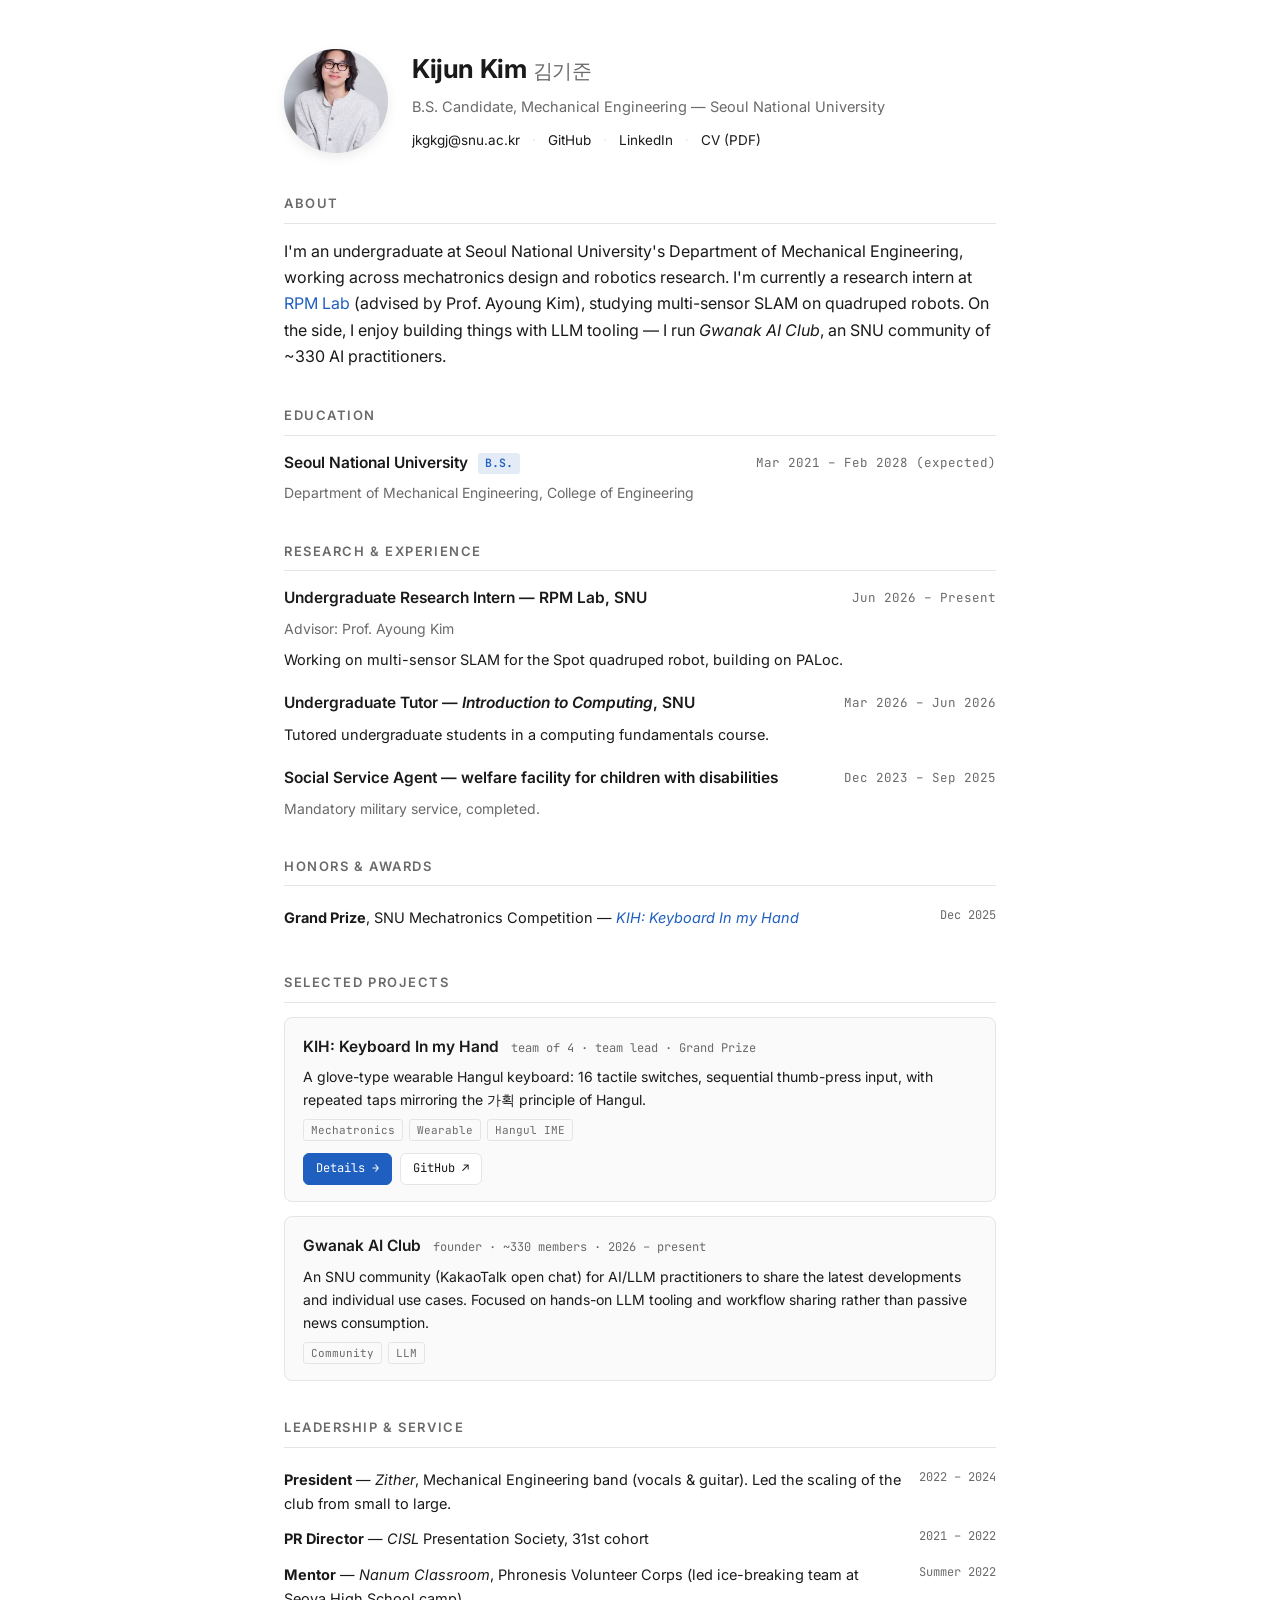
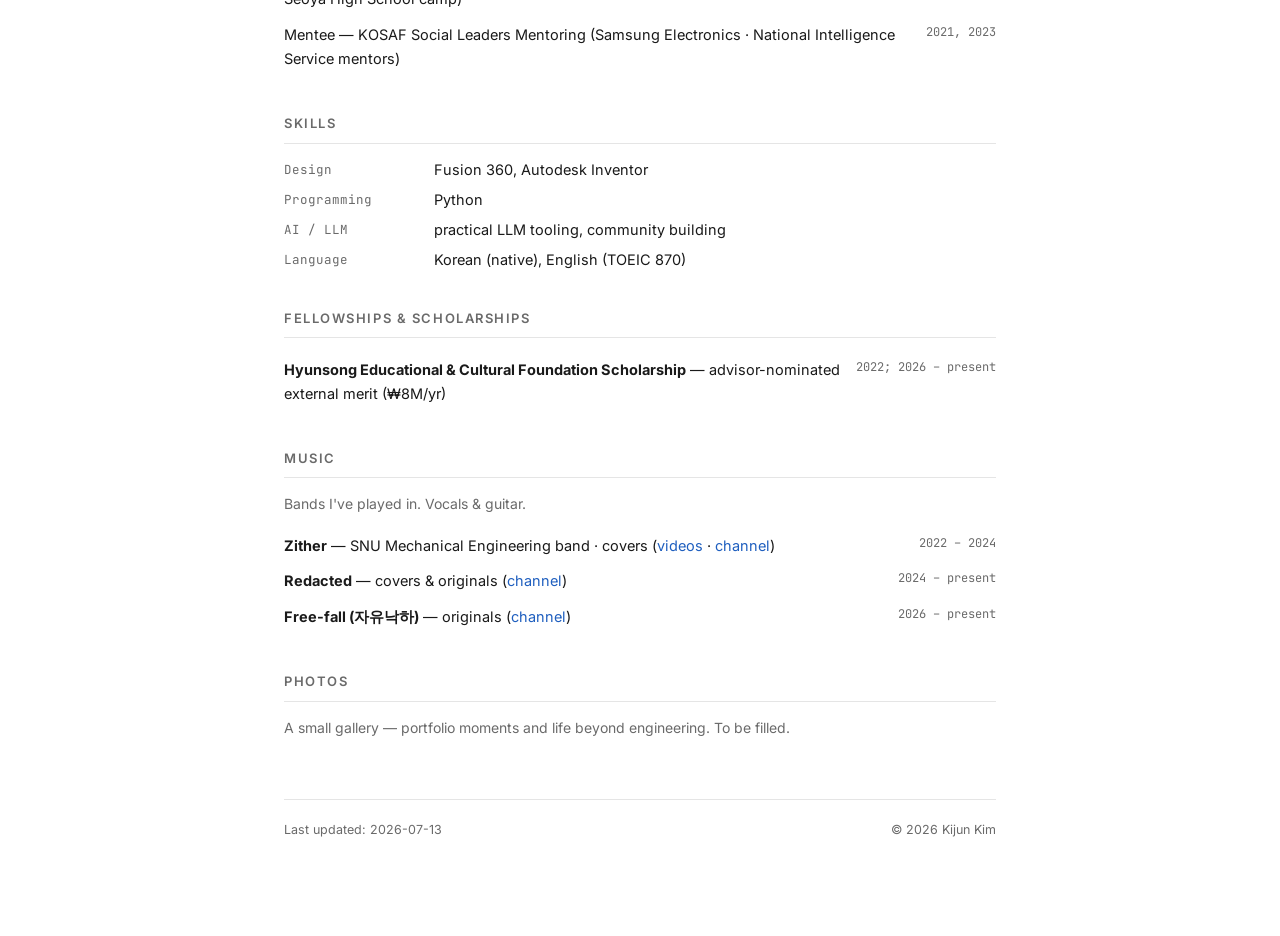
==== index.html @ a50ae5f7 "Refactor: extract CSS, add Music/Photos sections, KIH detail page - Extract inline CSS to styles.css" ====
<!DOCTYPE html>
<html lang="en">
<head>
  <meta charset="UTF-8">
  <meta name="viewport" content="width=device-width, initial-scale=1.0">
  <title>Kijun Kim — 김기준</title>
  <meta name="description" content="Kijun Kim (김기준) — B.S. Candidate, Mechanical Engineering, Seoul National University.">
  <link rel="preconnect" href="https://fonts.googleapis.com">
  <link rel="preconnect" href="https://fonts.gstatic.com" crossorigin>
  <link href="https://fonts.googleapis.com/css2?family=Inter:wght@400;500;600;700&family=JetBrains+Mono:wght@400;500&display=swap" rel="stylesheet">
  <link rel="stylesheet" href="./styles.css">
</head>
<body>
  <div class="wrap">

    <header class="hero">
      <img class="avatar" src="./IMG_7485.JPG" alt="Kijun Kim">
      <div class="hero-text">
        <h1>Kijun Kim<span class="kor">김기준</span></h1>
        <p class="tagline">B.S. Candidate, Mechanical Engineering — Seoul National University</p>
        <div class="contact-row">
          <a href="mailto:jkgkgj@snu.ac.kr">jkgkgj@snu.ac.kr</a>
          <span class="sep">·</span>
          <a href="https://github.com/StandardJun" target="_blank" rel="noopener">GitHub</a>
          <span class="sep">·</span>
          <a href="https://www.linkedin.com/in/%EA%B8%B0%EC%A4%80-%EA%B9%80-20a4a6408/" target="_blank" rel="noopener">LinkedIn</a>
          <span class="sep">·</span>
          <a href="./CV.pdf">CV (PDF)</a>
        </div>
      </div>
    </header>

    <section id="about">
      <h2>About</h2>
      <p>
        I'm an undergraduate at Seoul National University's Department of Mechanical Engineering,
        working across mechatronics design and robotics research. I'm currently a research intern at
        <a href="#experience">RPM Lab</a> (advised by Prof. Ayoung Kim), studying multi-sensor SLAM on
        quadruped robots. On the side, I enjoy building things with LLM tooling — I run
        <em>Gwanak AI Club</em>, an SNU community of ~330 AI practitioners.
      </p>
    </section>

    <section id="education">
      <h2>Education</h2>
      <div class="entry">
        <div class="title">Seoul National University <span class="badge">B.S.</span></div>
        <div class="meta">Mar 2021 – Feb 2028 (expected)</div>
        <div class="sub">Department of Mechanical Engineering, College of Engineering</div>
      </div>
    </section>

    <section id="experience">
      <h2>Research &amp; Experience</h2>

      <div class="entry">
        <div class="title">Undergraduate Research Intern — RPM Lab, SNU</div>
        <div class="meta">Jun 2026 – Present</div>
        <div class="sub">Advisor: Prof. Ayoung Kim</div>
        <div class="body">
          Working on multi-sensor SLAM for the Spot quadruped robot, building on PALoc.
        </div>
      </div>

      <div class="entry">
        <div class="title">Undergraduate Tutor — <em>Introduction to Computing</em>, SNU</div>
        <div class="meta">Mar 2026 – Jun 2026</div>
        <div class="body">Tutored undergraduate students in a computing fundamentals course.</div>
      </div>

      <div class="entry">
        <div class="title">Social Service Agent — welfare facility for children with disabilities</div>
        <div class="meta">Dec 2023 – Sep 2025</div>
        <div class="sub">Mandatory military service, completed.</div>
      </div>
    </section>

    <section id="awards">
      <h2>Honors &amp; Awards</h2>
      <ul class="compact">
        <li>
          <span><strong>Grand Prize</strong>, SNU Mechatronics Competition — <a href="./projects/kih.html"><em>KIH: Keyboard In my Hand</em></a></span>
          <span class="meta">Dec 2025</span>
        </li>
      </ul>
    </section>

    <section id="projects">
      <h2>Selected Projects</h2>
      <div class="projects">

        <article class="project">
          <h3>
            KIH: Keyboard In my Hand
            <span class="meta">team of 4 · team lead · Grand Prize</span>
          </h3>
          <p>
            A glove-type wearable Hangul keyboard: 16 tactile switches, sequential thumb-press input,
            with repeated taps mirroring the 가획 principle of Hangul.
          </p>
          <div class="tags">
            <span class="tag">Mechatronics</span>
            <span class="tag">Wearable</span>
            <span class="tag">Hangul IME</span>
          </div>
          <div class="btn-group">
            <a class="btn btn-primary" href="./projects/kih.html">Details →</a>
            <a class="btn" href="https://github.com/StandardJun/KIH-Keyboard-In-my-Hand" target="_blank" rel="noopener">GitHub ↗</a>
          </div>
        </article>

        <article class="project">
          <h3>Gwanak AI Club <span class="meta">founder · ~330 members · 2026 – present</span></h3>
          <p>
            An SNU community (KakaoTalk open chat) for AI/LLM practitioners to share the latest
            developments and individual use cases. Focused on hands-on LLM tooling and workflow
            sharing rather than passive news consumption.
          </p>
          <div class="tags">
            <span class="tag">Community</span>
            <span class="tag">LLM</span>
          </div>
        </article>

      </div>
    </section>

    <section id="leadership">
      <h2>Leadership &amp; Service</h2>
      <ul class="compact">
        <li><span><strong>President</strong> — <em>Zither</em>, Mechanical Engineering band (vocals &amp; guitar). Led the scaling of the club from small to large.</span><span class="meta">2022 – 2024</span></li>
        <li><span><strong>PR Director</strong> — <em>CISL</em> Presentation Society, 31st cohort</span><span class="meta">2021 – 2022</span></li>
        <li><span><strong>Mentor</strong> — <em>Nanum Classroom</em>, Phronesis Volunteer Corps (led ice-breaking team at Seoya High School camp)</span><span class="meta">Summer 2022</span></li>
        <li><span>Mentee — KOSAF Social Leaders Mentoring (Samsung Electronics · National Intelligence Service mentors)</span><span class="meta">2021, 2023</span></li>
      </ul>
    </section>

    <section id="skills">
      <h2>Skills</h2>
      <dl class="skills-grid">
        <dt>Design</dt><dd>Fusion 360, Autodesk Inventor</dd>
        <dt>Programming</dt><dd>Python</dd>
        <dt>AI / LLM</dt><dd>practical LLM tooling, community building</dd>
        <dt>Language</dt><dd>Korean (native), English (TOEIC 870)</dd>
      </dl>
    </section>

    <section id="scholarships">
      <h2>Fellowships &amp; Scholarships</h2>
      <ul class="compact">
        <li>
          <span><strong>Hyunsong Educational &amp; Cultural Foundation Scholarship</strong> — advisor-nominated external merit (₩8M/yr)</span>
          <span class="meta">2022; 2026 – present</span>
        </li>
      </ul>
    </section>

    <section id="music">
      <h2>Music</h2>
      <p class="section-note">Bands I've played in. Vocals &amp; guitar.</p>
      <ul class="compact">
        <li>
          <span>
            <strong>Zither</strong> — SNU Mechanical Engineering band · covers
            (<a href="./music/zither.html">videos</a> ·
            <a href="https://www.youtube.com/@snu_zither" target="_blank" rel="noopener">channel</a>)
          </span>
          <span class="meta">2022 – 2024</span>
        </li>
        <li>
          <span>
            <strong>Redacted</strong> — covers &amp; originals
            (<a href="https://www.youtube.com/@Band_bjj" target="_blank" rel="noopener">channel</a>)
          </span>
          <span class="meta">2024 – present</span>
        </li>
        <li>
          <span>
            <strong>Free-fall (자유낙하)</strong> — originals
            (<a href="https://www.youtube.com/@%EC%9E%90%EC%9C%A0%EB%82%99%ED%95%98-m3v" target="_blank" rel="noopener">channel</a>)
          </span>
          <span class="meta">2026 – present</span>
        </li>
      </ul>
    </section>

    <section id="photos">
      <h2>Photos</h2>
      <p class="section-note">A small gallery — portfolio moments and life beyond engineering. To be filled.</p>
      <!-- when photos are added, use:
      <div class="photo-grid">
        <div class="photo-item"><img src="./photos/portfolio-01.jpg" alt="caption"></div>
        <div class="photo-item"><img src="./photos/personal-01.jpg" alt="caption"></div>
      </div>
      -->
    </section>

    <footer>
      <span>Last updated: 2026-07-13</span>
      <span>© 2026 Kijun Kim</span>
    </footer>

  </div>
</body>
</html>
---- styles.css ----
:root {
  --bg: #ffffff;
  --fg: #1a1a1a;
  --muted: #6a6a6a;
  --border: #e5e5e5;
  --accent: #1f5fbf;
  --card-bg: #fafafa;
  --font-sans: 'Inter', -apple-system, BlinkMacSystemFont, 'Segoe UI', 'Pretendard', 'Apple SD Gothic Neo', sans-serif;
  --font-mono: 'JetBrains Mono', ui-monospace, 'SF Mono', Menlo, monospace;
}
@media (prefers-color-scheme: dark) {
  :root {
    --bg: #0e1013;
    --fg: #e6e8eb;
    --muted: #9099a3;
    --border: #22262c;
    --accent: #6aa7ff;
    --card-bg: #16191d;
  }
}
* { box-sizing: border-box; }
html, body { margin: 0; padding: 0; background: var(--bg); color: var(--fg); }
body {
  font-family: var(--font-sans);
  font-size: 16px;
  line-height: 1.65;
  -webkit-font-smoothing: antialiased;
}
.wrap {
  max-width: 760px;
  margin: 0 auto;
  padding: 48px 24px 96px;
}
a { color: var(--accent); text-decoration: none; }
a:hover { text-decoration: underline; }

/* Header */
header.hero {
  display: flex;
  gap: 24px;
  align-items: center;
  margin-bottom: 40px;
}
.avatar {
  width: 104px; height: 104px;
  border-radius: 50%;
  flex-shrink: 0;
  object-fit: cover;
  box-shadow: 0 4px 12px rgba(0,0,0,0.08);
  background: var(--card-bg);
}
.hero-text h1 {
  margin: 0 0 4px;
  font-size: 26px;
  font-weight: 700;
  letter-spacing: -0.015em;
}
.hero-text h1 .kor { font-weight: 500; color: var(--muted); margin-left: 6px; font-size: 20px; }
.hero-text .tagline {
  margin: 0 0 10px;
  color: var(--muted);
  font-size: 14.5px;
}
.contact-row {
  display: flex;
  flex-wrap: wrap;
  gap: 12px;
  font-size: 13.5px;
}
.contact-row a {
  display: inline-flex;
  align-items: center;
  gap: 5px;
  color: var(--fg);
  border-bottom: 1px solid transparent;
  padding-bottom: 1px;
}
.contact-row a:hover { color: var(--accent); border-bottom-color: var(--accent); text-decoration: none; }
.contact-row .sep { color: var(--border); }

/* Sections */
section { margin-bottom: 36px; }
h2 {
  font-size: 13px;
  font-weight: 600;
  text-transform: uppercase;
  letter-spacing: 0.12em;
  color: var(--muted);
  margin: 0 0 14px;
  padding-bottom: 8px;
  border-bottom: 1px solid var(--border);
}
p { margin: 0 0 12px; }
.section-note { color: var(--muted); font-size: 14px; }

/* Entry list */
.entry {
  display: grid;
  grid-template-columns: 1fr auto;
  gap: 4px 16px;
  margin-bottom: 18px;
}
.entry:last-child { margin-bottom: 0; }
.entry .title {
  font-weight: 600;
  font-size: 15.5px;
}
.entry .meta {
  font-family: var(--font-mono);
  font-size: 12.5px;
  color: var(--muted);
  white-space: nowrap;
  align-self: start;
  padding-top: 3px;
}
.entry .sub {
  grid-column: 1 / -1;
  color: var(--muted);
  font-size: 14px;
  margin-top: 2px;
}
.entry .body {
  grid-column: 1 / -1;
  font-size: 14.5px;
  margin-top: 4px;
}
.badge {
  display: inline-block;
  font-size: 11.5px;
  font-family: var(--font-mono);
  color: var(--accent);
  background: color-mix(in oklab, var(--accent) 12%, transparent);
  padding: 1px 7px;
  border-radius: 3px;
  margin-left: 6px;
  vertical-align: 1px;
}

/* Project cards */
.projects { display: grid; gap: 14px; }
.project {
  border: 1px solid var(--border);
  border-radius: 8px;
  padding: 16px 18px;
  background: var(--card-bg);
}
.project h3 {
  margin: 0 0 6px;
  font-size: 15.5px;
  font-weight: 600;
}
.project h3 .meta {
  font-family: var(--font-mono);
  font-size: 12px;
  color: var(--muted);
  font-weight: 400;
  margin-left: 8px;
}
.project p { margin: 0; font-size: 14px; color: var(--fg); }
.project .tags {
  margin-top: 8px;
  display: flex;
  flex-wrap: wrap;
  gap: 6px;
}
.project .tag {
  font-family: var(--font-mono);
  font-size: 11px;
  color: var(--muted);
  border: 1px solid var(--border);
  padding: 1px 7px;
  border-radius: 3px;
}

/* Button group (reused for project actions) */
.btn-group {
  display: flex;
  gap: 8px;
  margin-top: 12px;
  flex-wrap: wrap;
}
.btn {
  display: inline-flex;
  align-items: center;
  gap: 5px;
  padding: 5px 12px;
  border: 1px solid var(--border);
  border-radius: 6px;
  font-family: var(--font-mono);
  font-size: 12px;
  color: var(--fg);
  background: var(--bg);
  transition: border-color 0.15s, color 0.15s, background 0.15s;
}
.btn:hover {
  border-color: var(--accent);
  color: var(--accent);
  text-decoration: none;
}
.btn-primary {
  background: var(--accent);
  color: #ffffff;
  border-color: var(--accent);
}
.btn-primary:hover {
  background: transparent;
  color: var(--accent);
}

/* Compact list */
ul.compact { list-style: none; padding: 0; margin: 0; }
ul.compact li {
  display: flex;
  justify-content: space-between;
  gap: 16px;
  padding: 6px 0;
  font-size: 14.5px;
}
ul.compact li .meta {
  font-family: var(--font-mono);
  font-size: 12px;
  color: var(--muted);
  white-space: nowrap;
}

/* Skills */
.skills-grid {
  display: grid;
  grid-template-columns: 130px 1fr;
  gap: 6px 20px;
  font-size: 14.5px;
}
.skills-grid dt {
  color: var(--muted);
  font-family: var(--font-mono);
  font-size: 12.5px;
  padding-top: 2px;
}
.skills-grid dd { margin: 0; }

/* Video grid (music sub-pages) */
.video-grid {
  display: grid;
  grid-template-columns: repeat(auto-fill, minmax(220px, 1fr));
  gap: 14px;
}
.video-card {
  display: block;
  border: 1px solid var(--border);
  border-radius: 8px;
  overflow: hidden;
  background: var(--card-bg);
  color: var(--fg);
  transition: border-color 0.15s, transform 0.15s;
}
.video-card:hover {
  border-color: var(--accent);
  text-decoration: none;
  transform: translateY(-1px);
}
.video-card .thumb {
  position: relative;
  aspect-ratio: 16 / 9;
  background: #000;
}
.video-card .thumb img {
  width: 100%; height: 100%;
  object-fit: cover;
  display: block;
}
.video-card .thumb::after {
  content: "▶";
  position: absolute;
  top: 50%; left: 50%;
  transform: translate(-50%, -50%);
  color: #fff;
  font-size: 24px;
  text-shadow: 0 2px 8px rgba(0,0,0,0.5);
  opacity: 0.9;
}
.video-card .caption {
  padding: 10px 12px;
  font-size: 13.5px;
  line-height: 1.4;
}
.video-card .caption .meta {
  display: block;
  margin-top: 3px;
  color: var(--muted);
  font-size: 11.5px;
  font-family: var(--font-mono);
}

/* Photo gallery */
.photo-grid {
  display: grid;
  grid-template-columns: repeat(auto-fill, minmax(160px, 1fr));
  gap: 10px;
}
.photo-item {
  aspect-ratio: 1 / 1;
  background: var(--card-bg);
  border: 1px solid var(--border);
  border-radius: 6px;
  overflow: hidden;
}
.photo-item img {
  width: 100%; height: 100%;
  object-fit: cover;
  display: block;
}

/* Sub-page (detail/videos) header */
.back-link {
  display: inline-block;
  margin-bottom: 24px;
  font-size: 13.5px;
  color: var(--muted);
  font-family: var(--font-mono);
}
.back-link:hover { color: var(--accent); }
.detail-hero {
  margin-bottom: 28px;
  padding-bottom: 18px;
  border-bottom: 1px solid var(--border);
}
.detail-hero h1 {
  font-size: 24px;
  margin: 0 0 6px;
  letter-spacing: -0.015em;
}
.detail-hero .meta {
  font-family: var(--font-mono);
  font-size: 12.5px;
  color: var(--muted);
}
.detail-content p { font-size: 15px; margin-bottom: 14px; }
.detail-content h3 {
  font-size: 14px;
  font-weight: 600;
  color: var(--muted);
  text-transform: uppercase;
  letter-spacing: 0.1em;
  margin: 24px 0 8px;
}
.detail-content ul { padding-left: 20px; }
.detail-content li { margin: 4px 0; font-size: 15px; }

/* Footer */
footer {
  margin-top: 60px;
  padding-top: 20px;
  border-top: 1px solid var(--border);
  font-size: 12.5px;
  color: var(--muted);
  display: flex;
  justify-content: space-between;
  flex-wrap: wrap;
  gap: 8px;
}

/* Mobile */
@media (max-width: 560px) {
  .wrap { padding: 32px 20px 64px; }
  header.hero { flex-direction: column; align-items: flex-start; gap: 16px; }
  .avatar { width: 80px; height: 80px; font-size: 30px; }
  .entry { grid-template-columns: 1fr; }
  .entry .meta { padding-top: 0; }
  .skills-grid { grid-template-columns: 1fr; gap: 2px 0; }
  .skills-grid dt { padding-top: 8px; }
  ul.compact li { flex-direction: column; gap: 2px; }
  ul.compact li .meta { align-self: flex-start; }
}
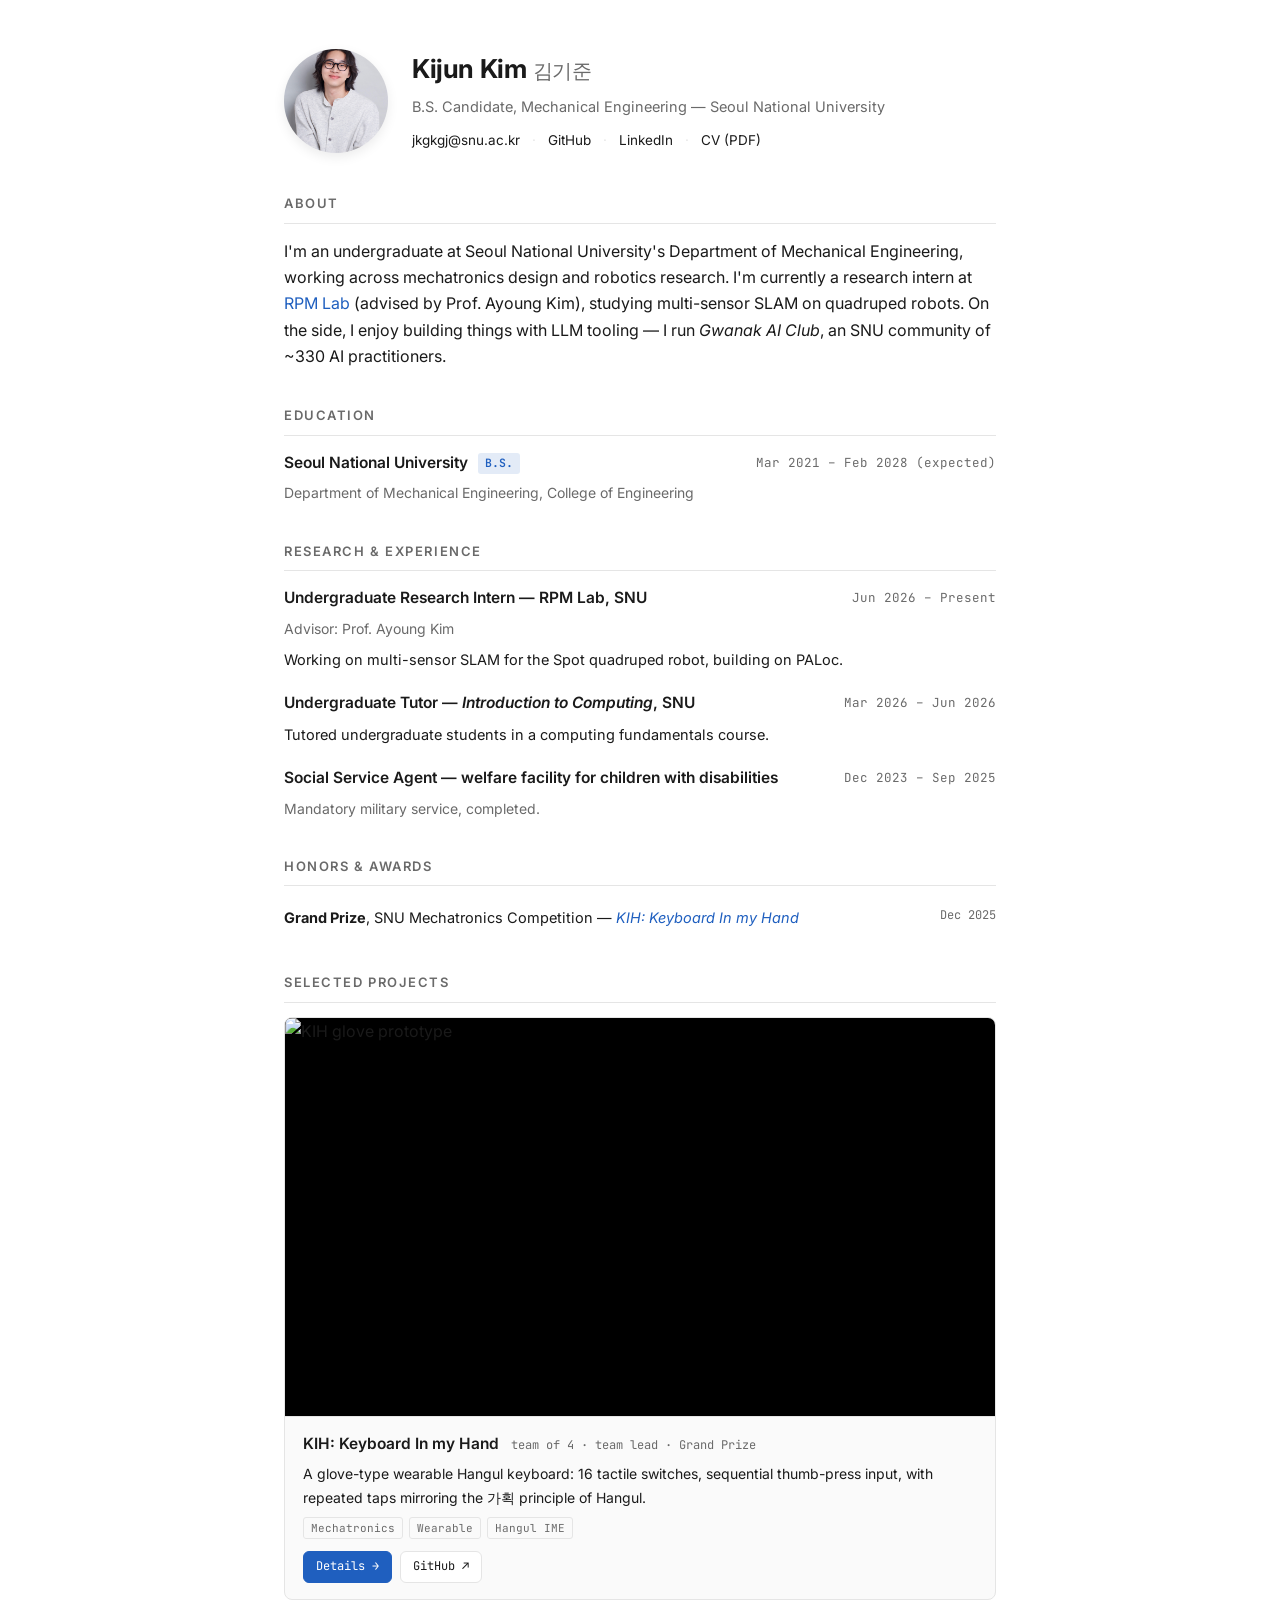
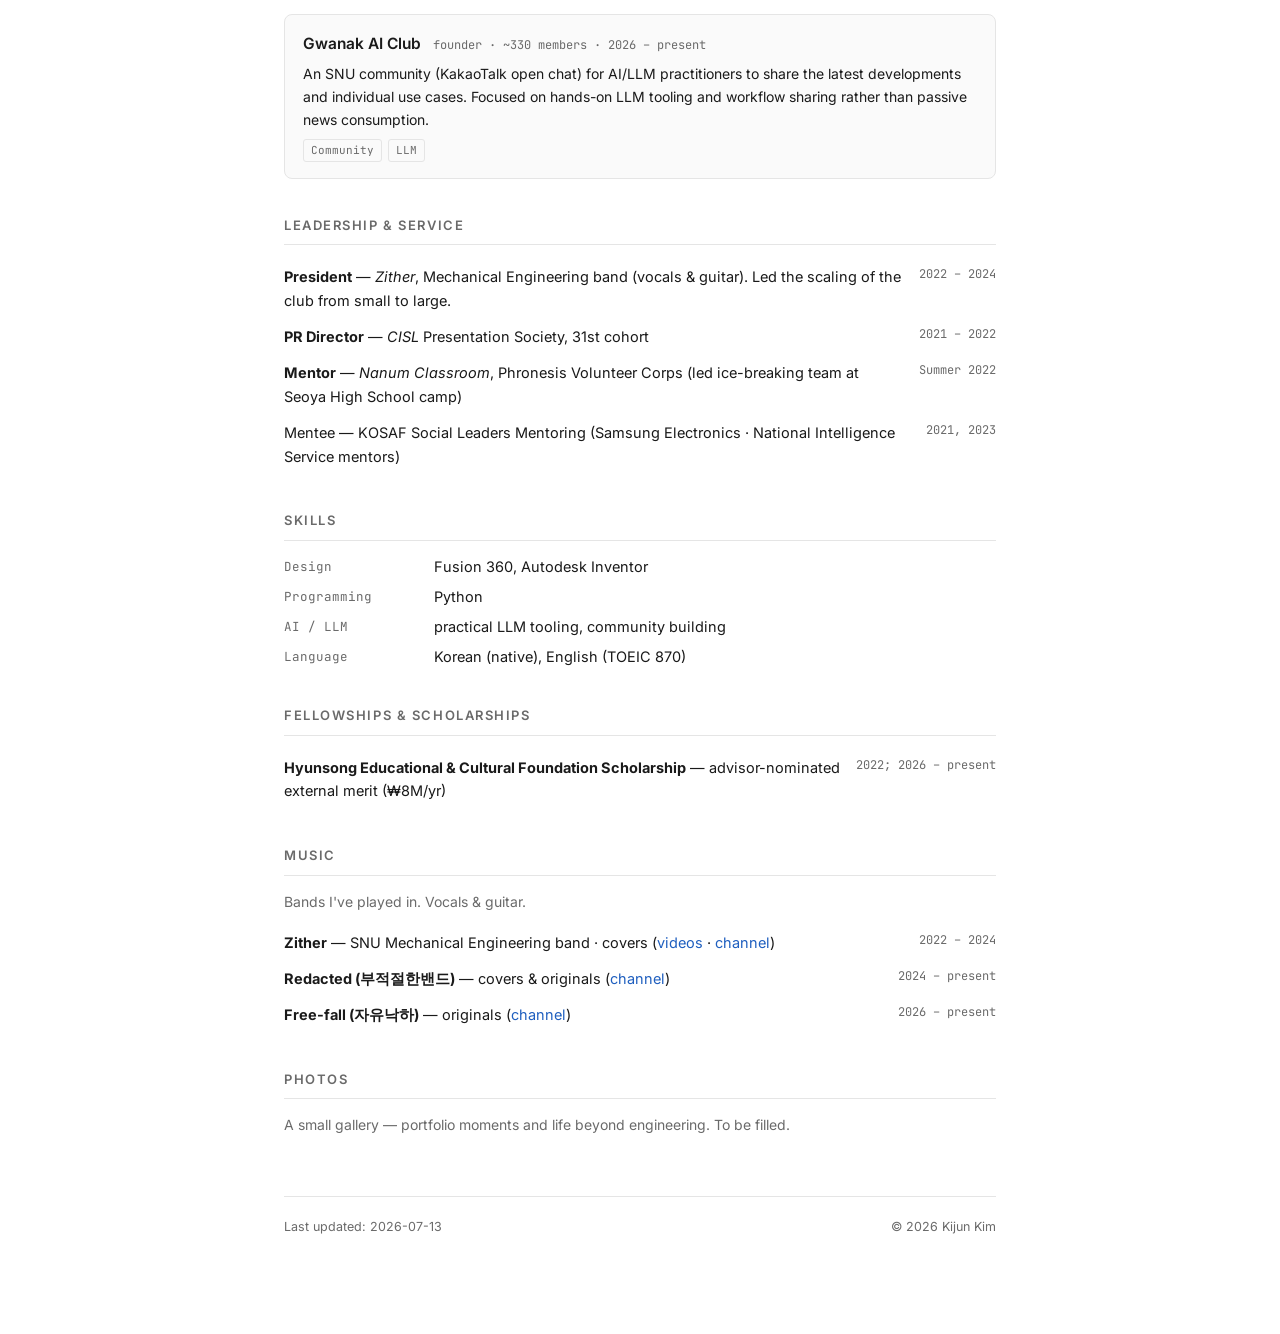
==== commit 17146b6c: "Add KIH photos, tag Redacted with Korean name - Main card: glove_photo as project hero image - Detai" ====
--- a/index.html
+++ b/index.html
@@ -23,7 +23,7 @@
           <span class="sep">·</span>
           <a href="https://github.com/StandardJun" target="_blank" rel="noopener">GitHub</a>
           <span class="sep">·</span>
-          <a href="https://www.linkedin.com/in/%EA%B8%B0%EC%A4%80-%EA%B9%80-20a4a6408/" target="_blank" rel="noopener">LinkedIn</a>
+          <a href="https://www.linkedin.com/in/kijun-kim-jun/" target="_blank" rel="noopener">LinkedIn</a>
           <span class="sep">·</span>
           <a href="./CV.pdf">CV (PDF)</a>
         </div>
@@ -90,6 +90,9 @@
       <div class="projects">
 
         <article class="project">
+          <img class="project-hero"
+               src="https://raw.githubusercontent.com/StandardJun/KIH-Keyboard-In-my-Hand/main/docs/images/glove_photo.png"
+               alt="KIH glove prototype">
           <h3>
             KIH: Keyboard In my Hand
             <span class="meta">team of 4 · team lead · Grand Prize</span>
@@ -169,7 +172,7 @@
         </li>
         <li>
           <span>
-            <strong>Redacted</strong> — covers &amp; originals
+            <strong>Redacted (부적절한밴드)</strong> — covers &amp; originals
             (<a href="https://www.youtube.com/@Band_bjj" target="_blank" rel="noopener">channel</a>)
           </span>
           <span class="meta">2024 – present</span>
--- a/styles.css
+++ b/styles.css
@@ -143,6 +143,16 @@
   border-radius: 8px;
   padding: 16px 18px;
   background: var(--card-bg);
+  overflow: hidden;
+}
+.project-hero {
+  display: block;
+  width: calc(100% + 36px);
+  margin: -16px -18px 14px;
+  aspect-ratio: 16 / 9;
+  object-fit: cover;
+  background: #000;
+  border-bottom: 1px solid var(--border);
 }
 .project h3 {
   margin: 0 0 6px;
@@ -345,6 +355,33 @@
 }
 .detail-content ul { padding-left: 20px; }
 .detail-content li { margin: 4px 0; font-size: 15px; }
+.detail-hero-img {
+  display: block;
+  width: 100%;
+  aspect-ratio: 16 / 9;
+  object-fit: cover;
+  border-radius: 8px;
+  margin: 0 0 24px;
+  background: #000;
+  border: 1px solid var(--border);
+}
+.figure {
+  margin: 20px 0 24px;
+}
+.figure img {
+  display: block;
+  width: 100%;
+  border: 1px solid var(--border);
+  border-radius: 6px;
+  background: var(--card-bg);
+}
+.figure figcaption {
+  font-size: 12.5px;
+  color: var(--muted);
+  margin-top: 6px;
+  text-align: center;
+  font-family: var(--font-mono);
+}
 
 /* Footer */
 footer {
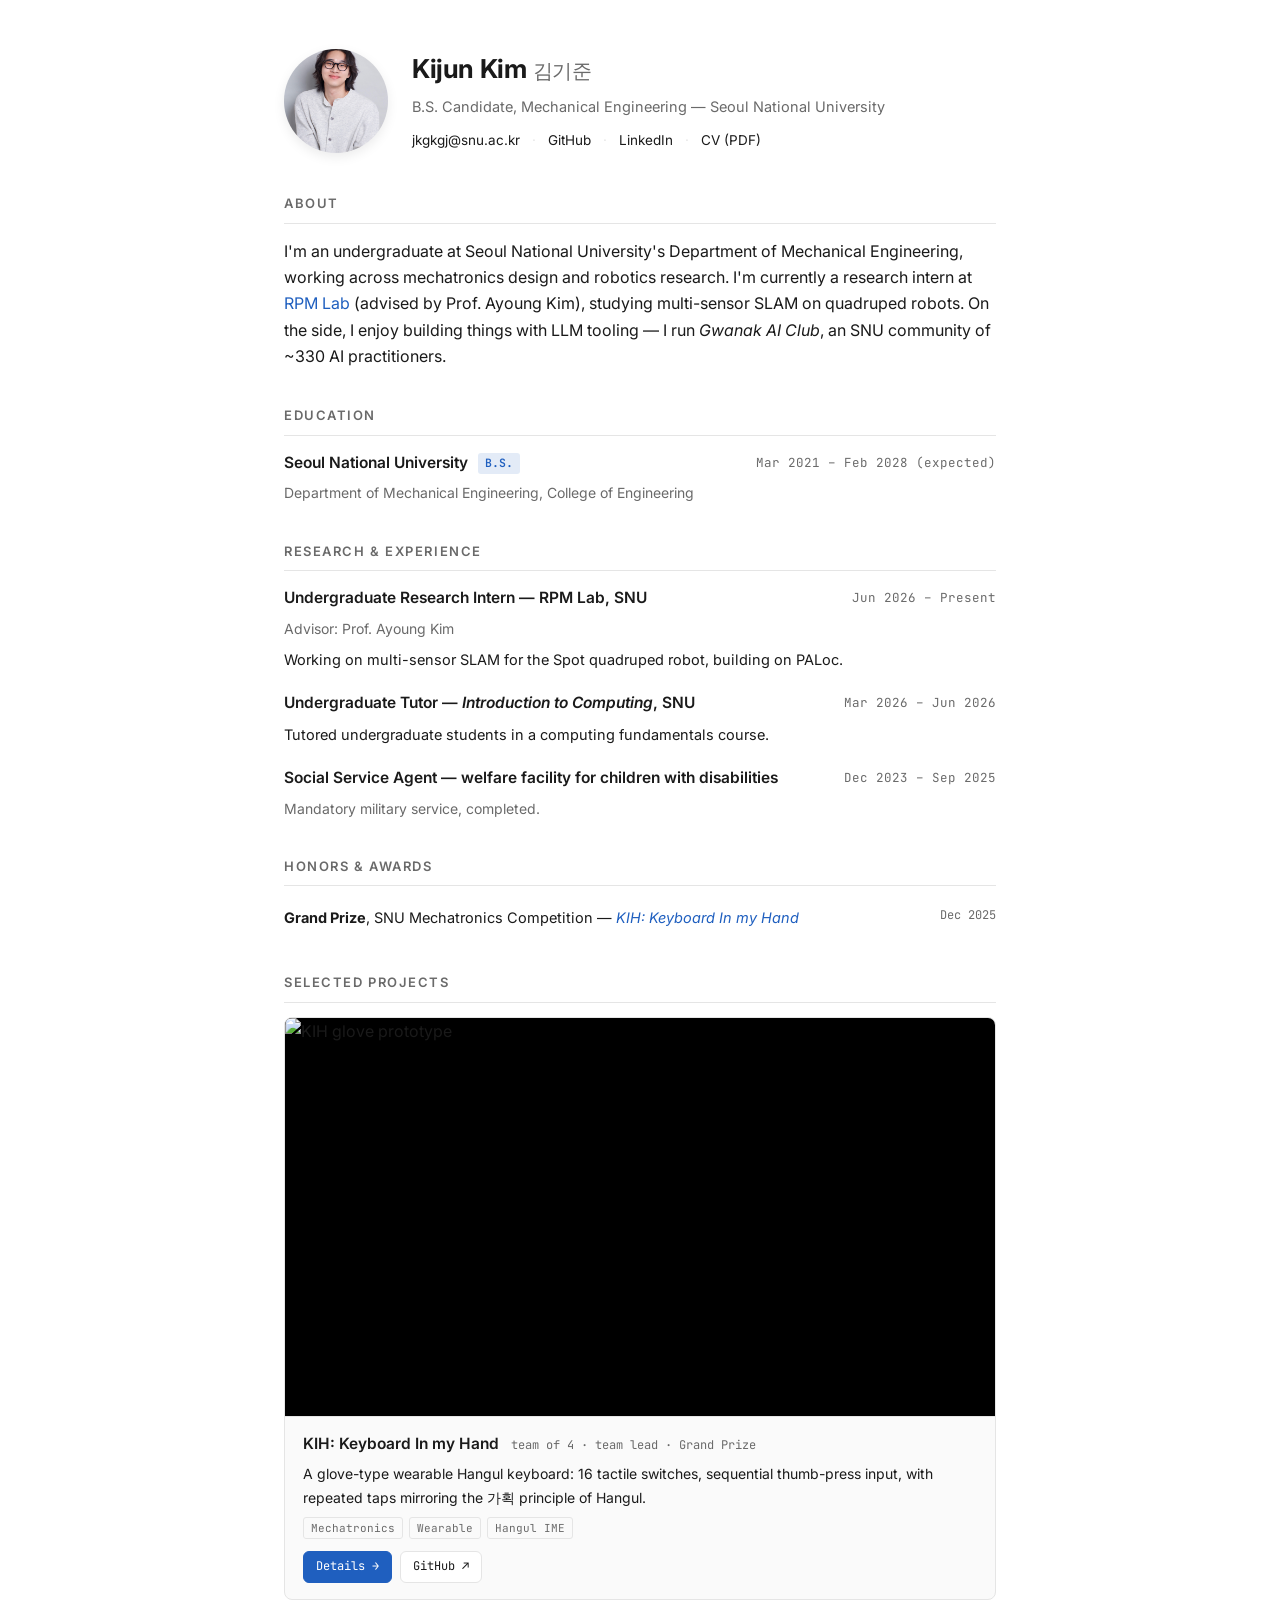
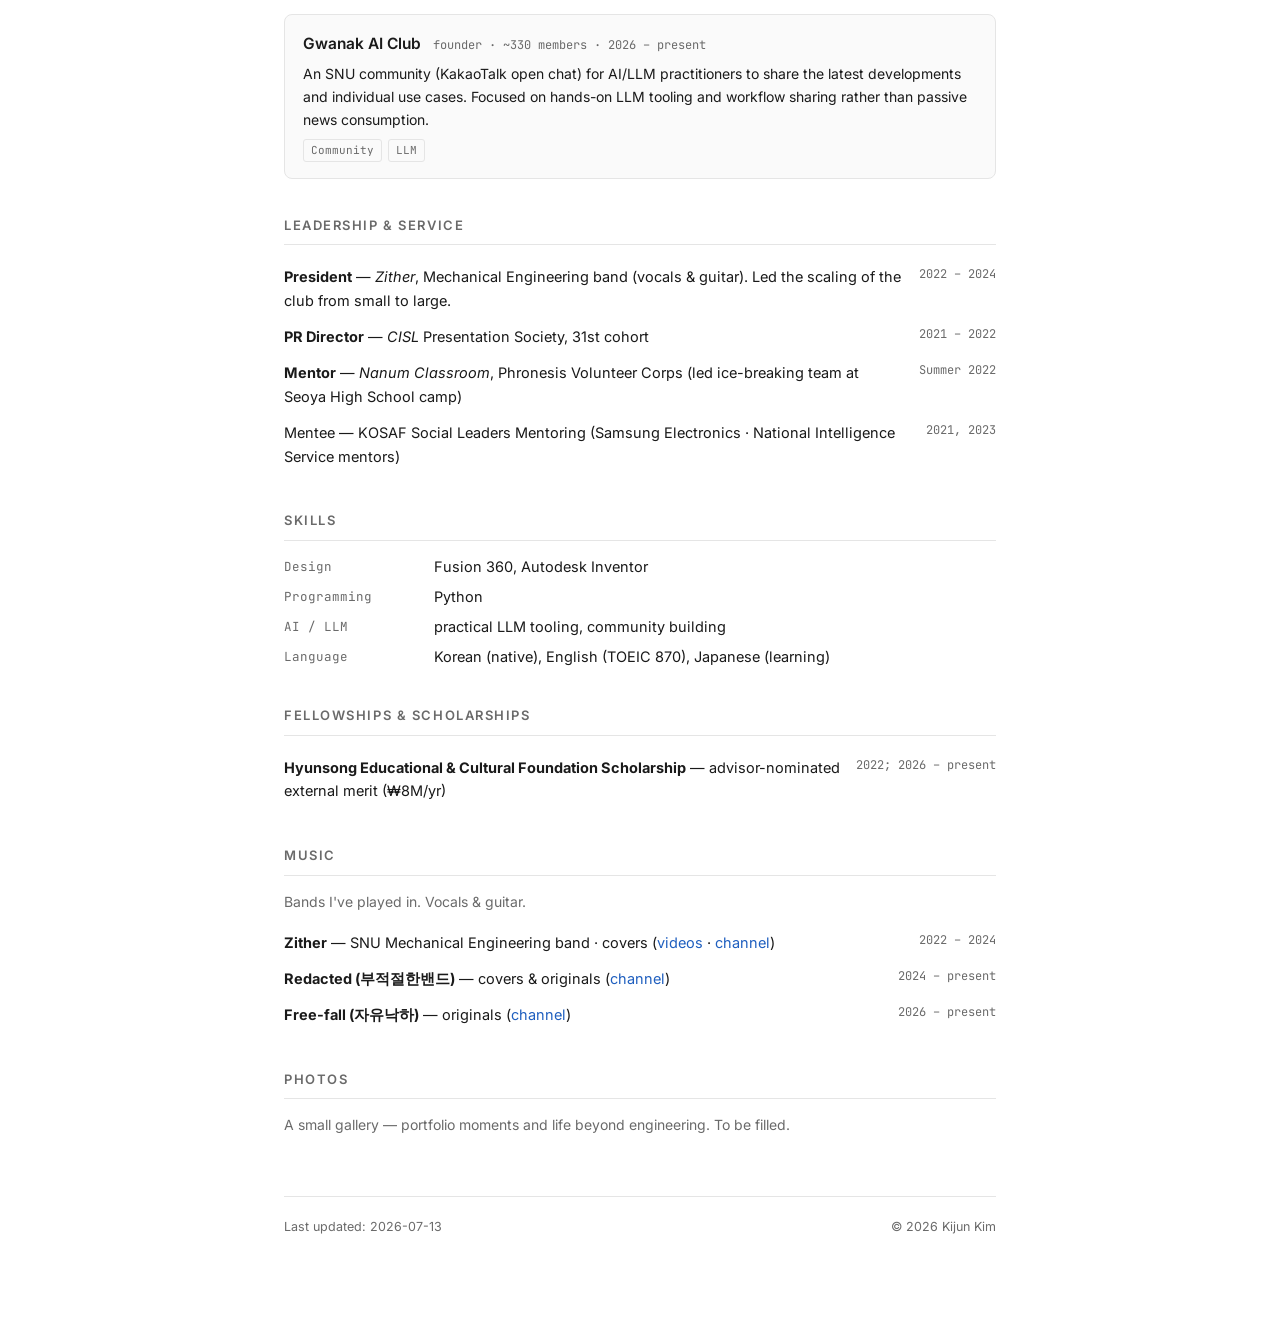
==== commit 4c0bddce: "Add Japanese (learning) to Languages Co-Authored-By: Claude Opus 4.7 <noreply@anthropic.com>" ====
--- a/index.html
+++ b/index.html
@@ -144,7 +144,7 @@
         <dt>Design</dt><dd>Fusion 360, Autodesk Inventor</dd>
         <dt>Programming</dt><dd>Python</dd>
         <dt>AI / LLM</dt><dd>practical LLM tooling, community building</dd>
-        <dt>Language</dt><dd>Korean (native), English (TOEIC 870)</dd>
+        <dt>Language</dt><dd>Korean (native), English (TOEIC 870), Japanese (learning)</dd>
       </dl>
     </section>
 
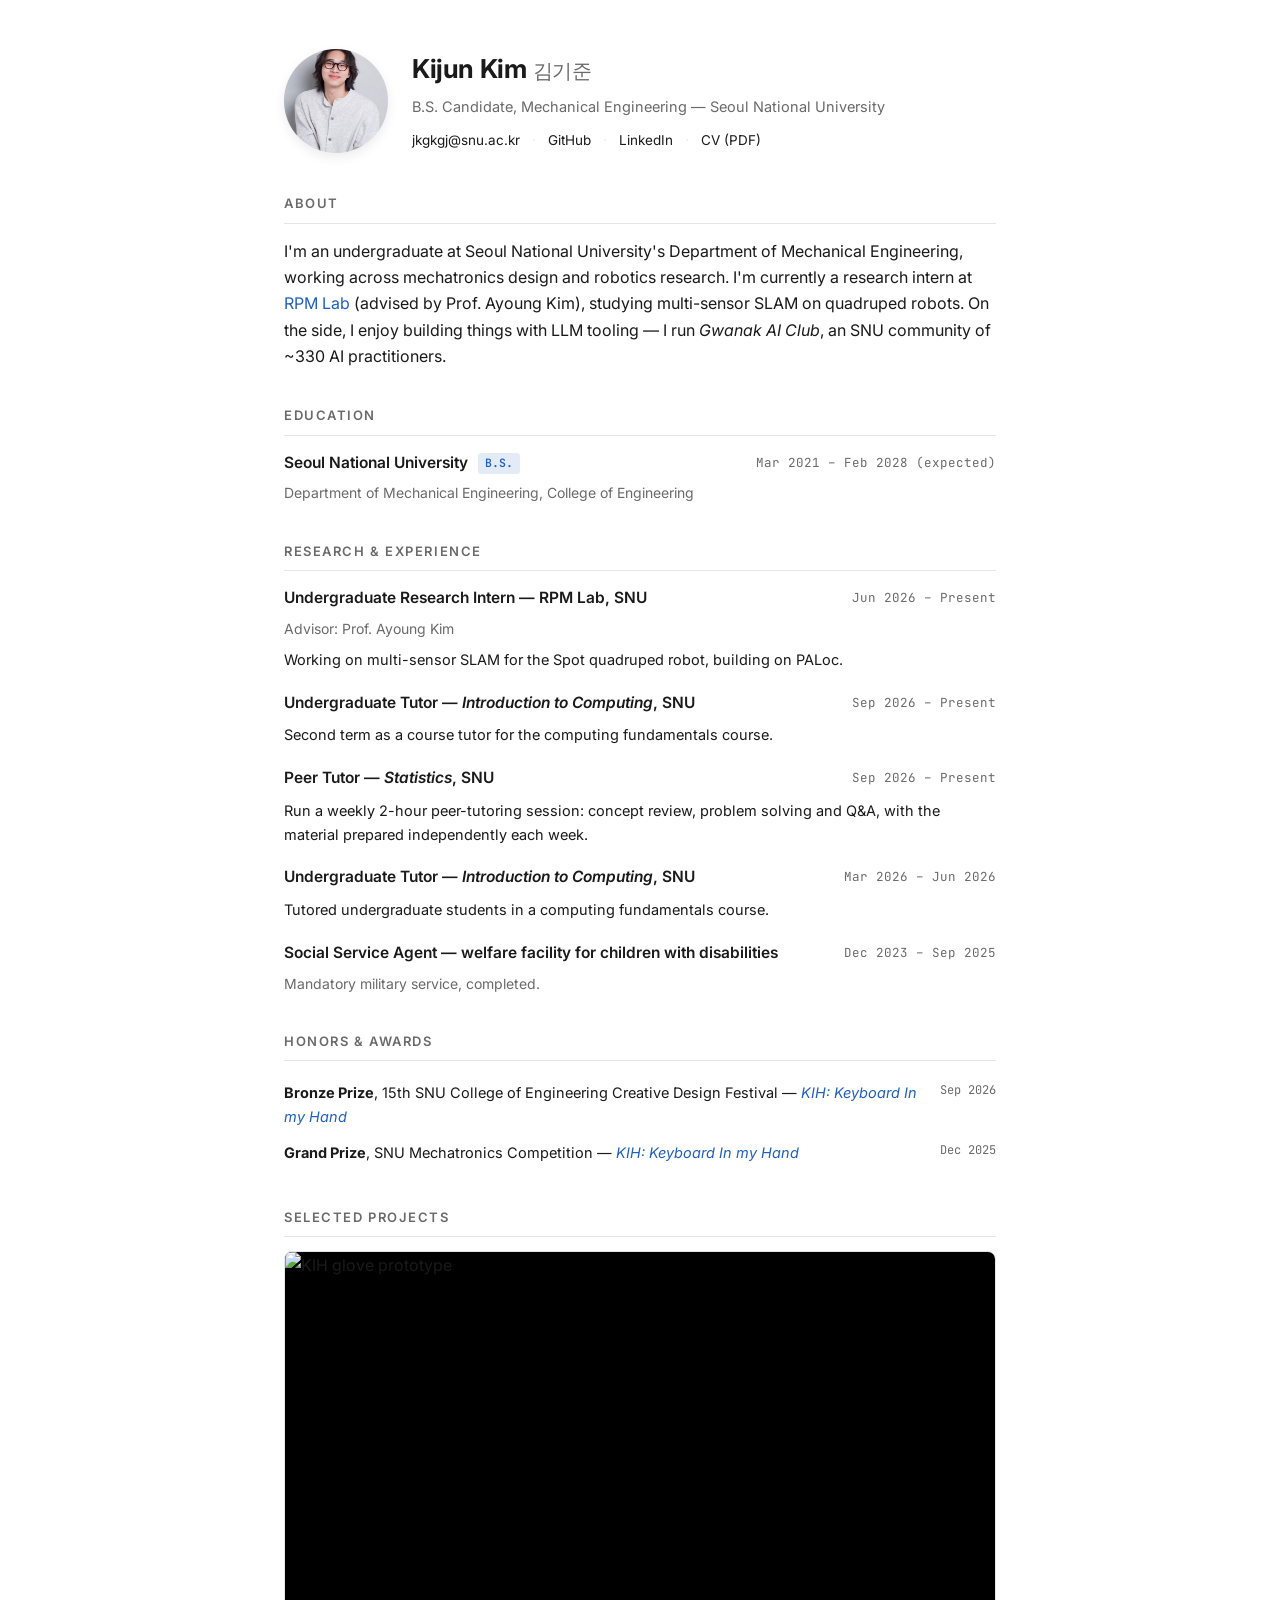
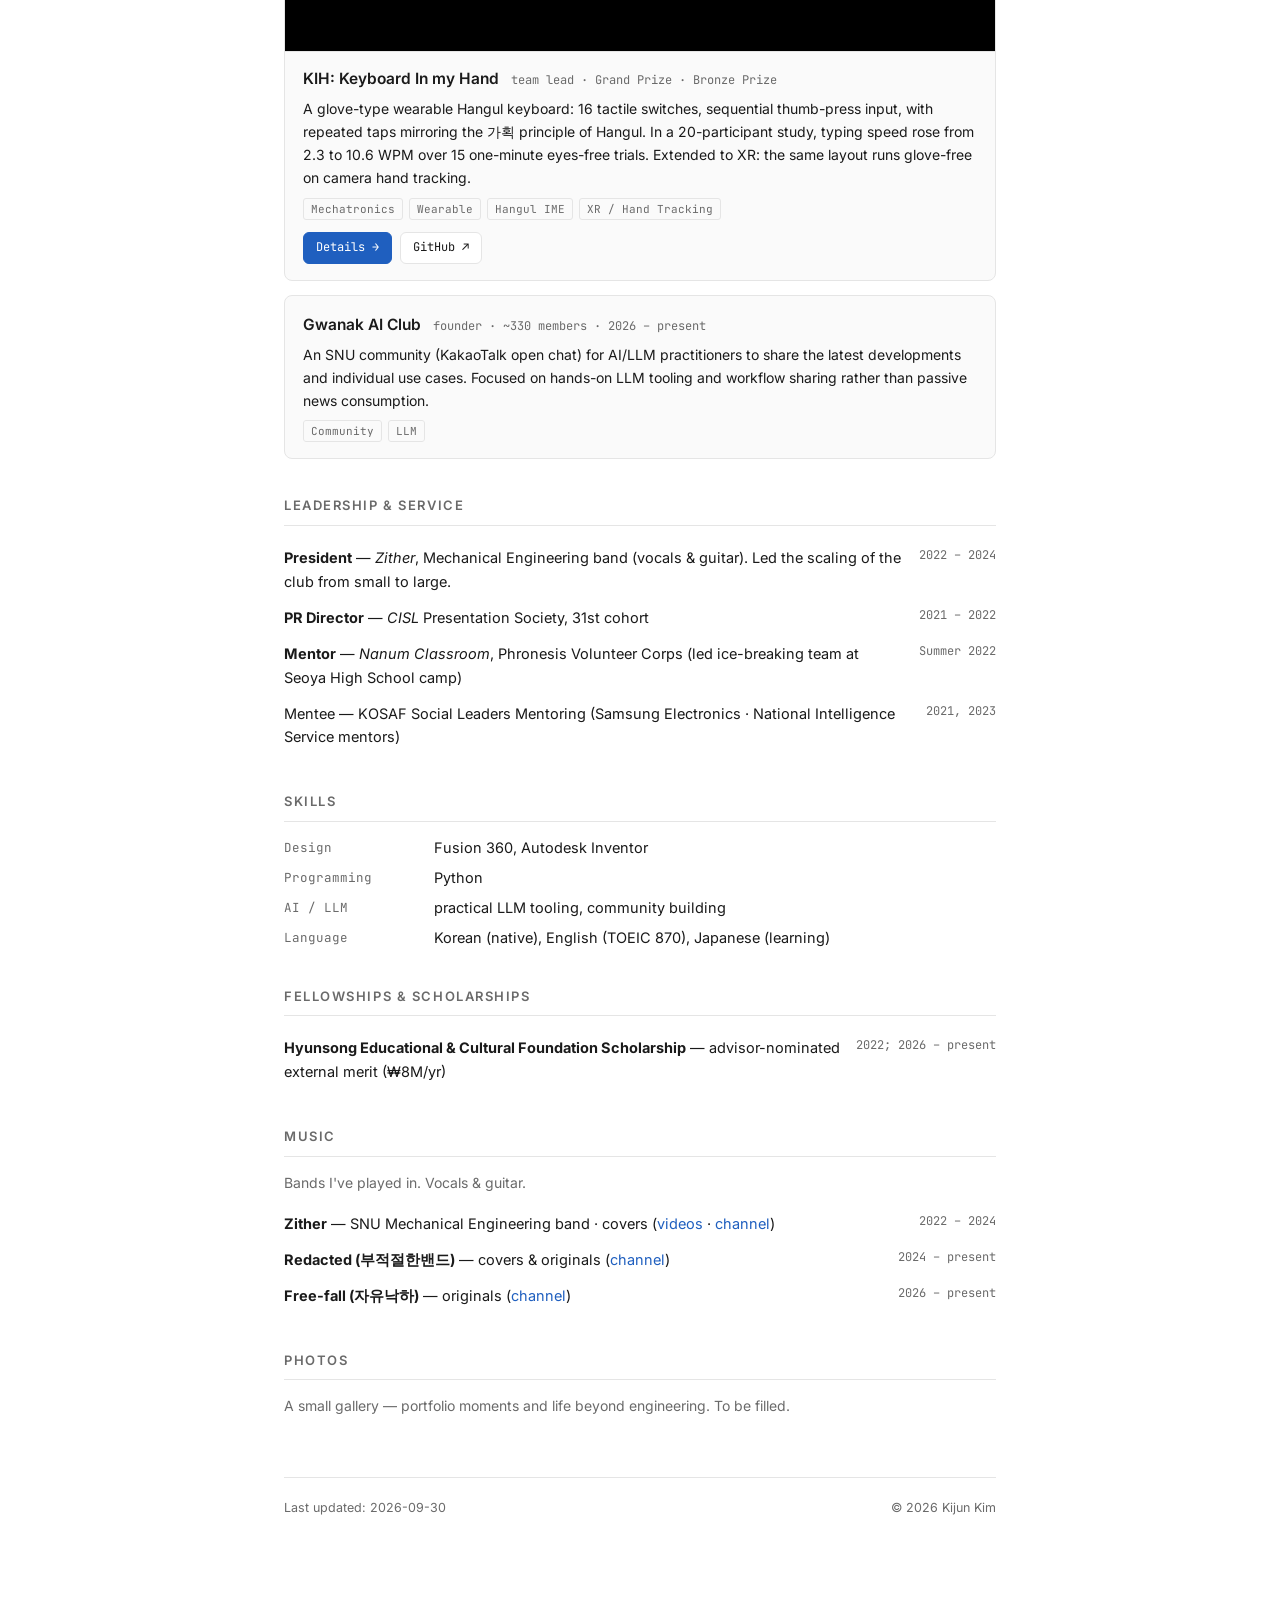
==== commit 3bb23be7: "Add Creative Design Festival bronze prize, KIH-XR and fall 2026 tutoring" ====
--- a/index.html
+++ b/index.html
@@ -64,6 +64,21 @@
 
       <div class="entry">
         <div class="title">Undergraduate Tutor — <em>Introduction to Computing</em>, SNU</div>
+        <div class="meta">Sep 2026 – Present</div>
+        <div class="body">Second term as a course tutor for the computing fundamentals course.</div>
+      </div>
+
+      <div class="entry">
+        <div class="title">Peer Tutor — <em>Statistics</em>, SNU</div>
+        <div class="meta">Sep 2026 – Present</div>
+        <div class="body">
+          Run a weekly 2-hour peer-tutoring session: concept review, problem solving and Q&amp;A,
+          with the material prepared independently each week.
+        </div>
+      </div>
+
+      <div class="entry">
+        <div class="title">Undergraduate Tutor — <em>Introduction to Computing</em>, SNU</div>
         <div class="meta">Mar 2026 – Jun 2026</div>
         <div class="body">Tutored undergraduate students in a computing fundamentals course.</div>
       </div>
@@ -78,6 +93,10 @@
     <section id="awards">
       <h2>Honors &amp; Awards</h2>
       <ul class="compact">
+        <li>
+          <span><strong>Bronze Prize</strong>, 15th SNU College of Engineering Creative Design Festival — <a href="./projects/kih.html"><em>KIH: Keyboard In my Hand</em></a></span>
+          <span class="meta">Sep 2026</span>
+        </li>
         <li>
           <span><strong>Grand Prize</strong>, SNU Mechatronics Competition — <a href="./projects/kih.html"><em>KIH: Keyboard In my Hand</em></a></span>
           <span class="meta">Dec 2025</span>
@@ -95,16 +114,19 @@
                alt="KIH glove prototype">
           <h3>
             KIH: Keyboard In my Hand
-            <span class="meta">team of 4 · team lead · Grand Prize</span>
+            <span class="meta">team lead · Grand Prize · Bronze Prize</span>
           </h3>
           <p>
             A glove-type wearable Hangul keyboard: 16 tactile switches, sequential thumb-press input,
-            with repeated taps mirroring the 가획 principle of Hangul.
+            with repeated taps mirroring the 가획 principle of Hangul. In a 20-participant study, typing
+            speed rose from 2.3 to 10.6 WPM over 15 one-minute eyes-free trials. Extended to XR: the same
+            layout runs glove-free on camera hand tracking.
           </p>
           <div class="tags">
             <span class="tag">Mechatronics</span>
             <span class="tag">Wearable</span>
             <span class="tag">Hangul IME</span>
+            <span class="tag">XR / Hand Tracking</span>
           </div>
           <div class="btn-group">
             <a class="btn btn-primary" href="./projects/kih.html">Details →</a>
@@ -199,7 +221,7 @@
     </section>
 
     <footer>
-      <span>Last updated: 2026-07-13</span>
+      <span>Last updated: 2026-09-30</span>
       <span>© 2026 Kijun Kim</span>
     </footer>
 
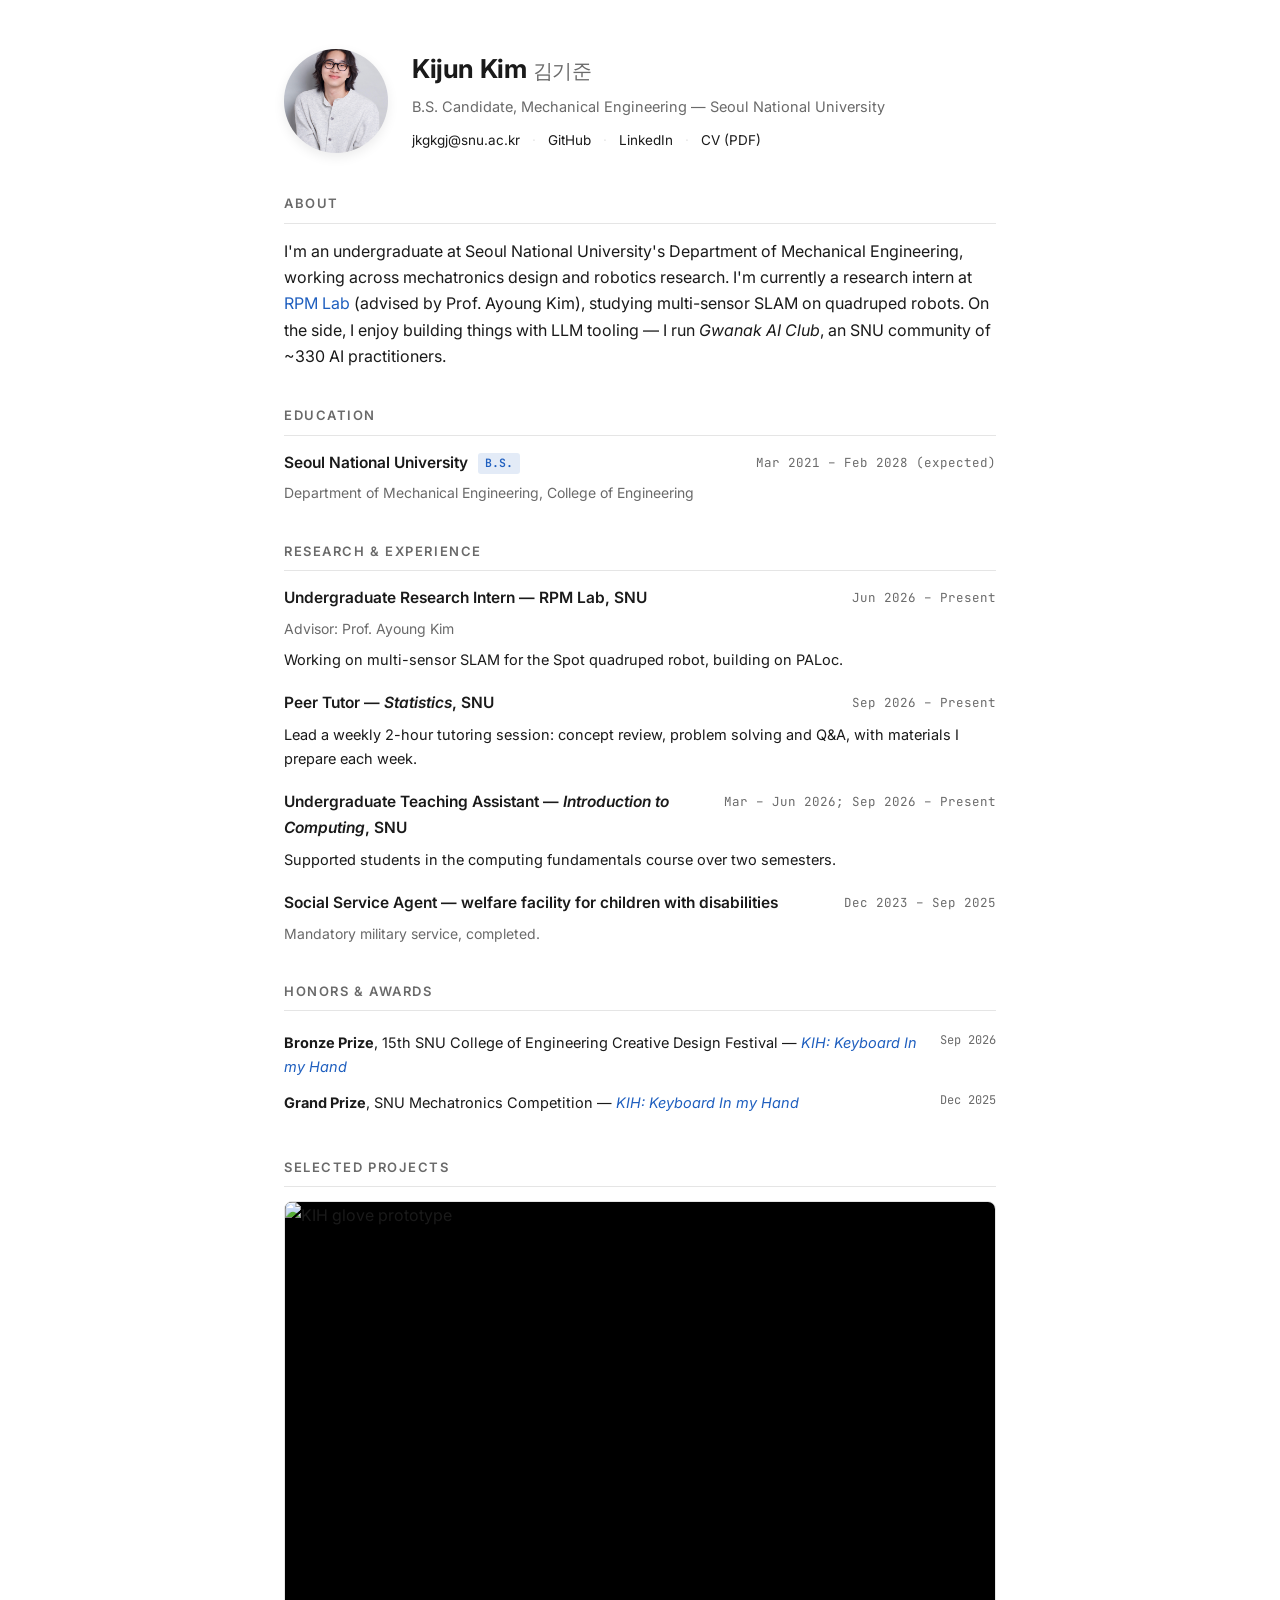
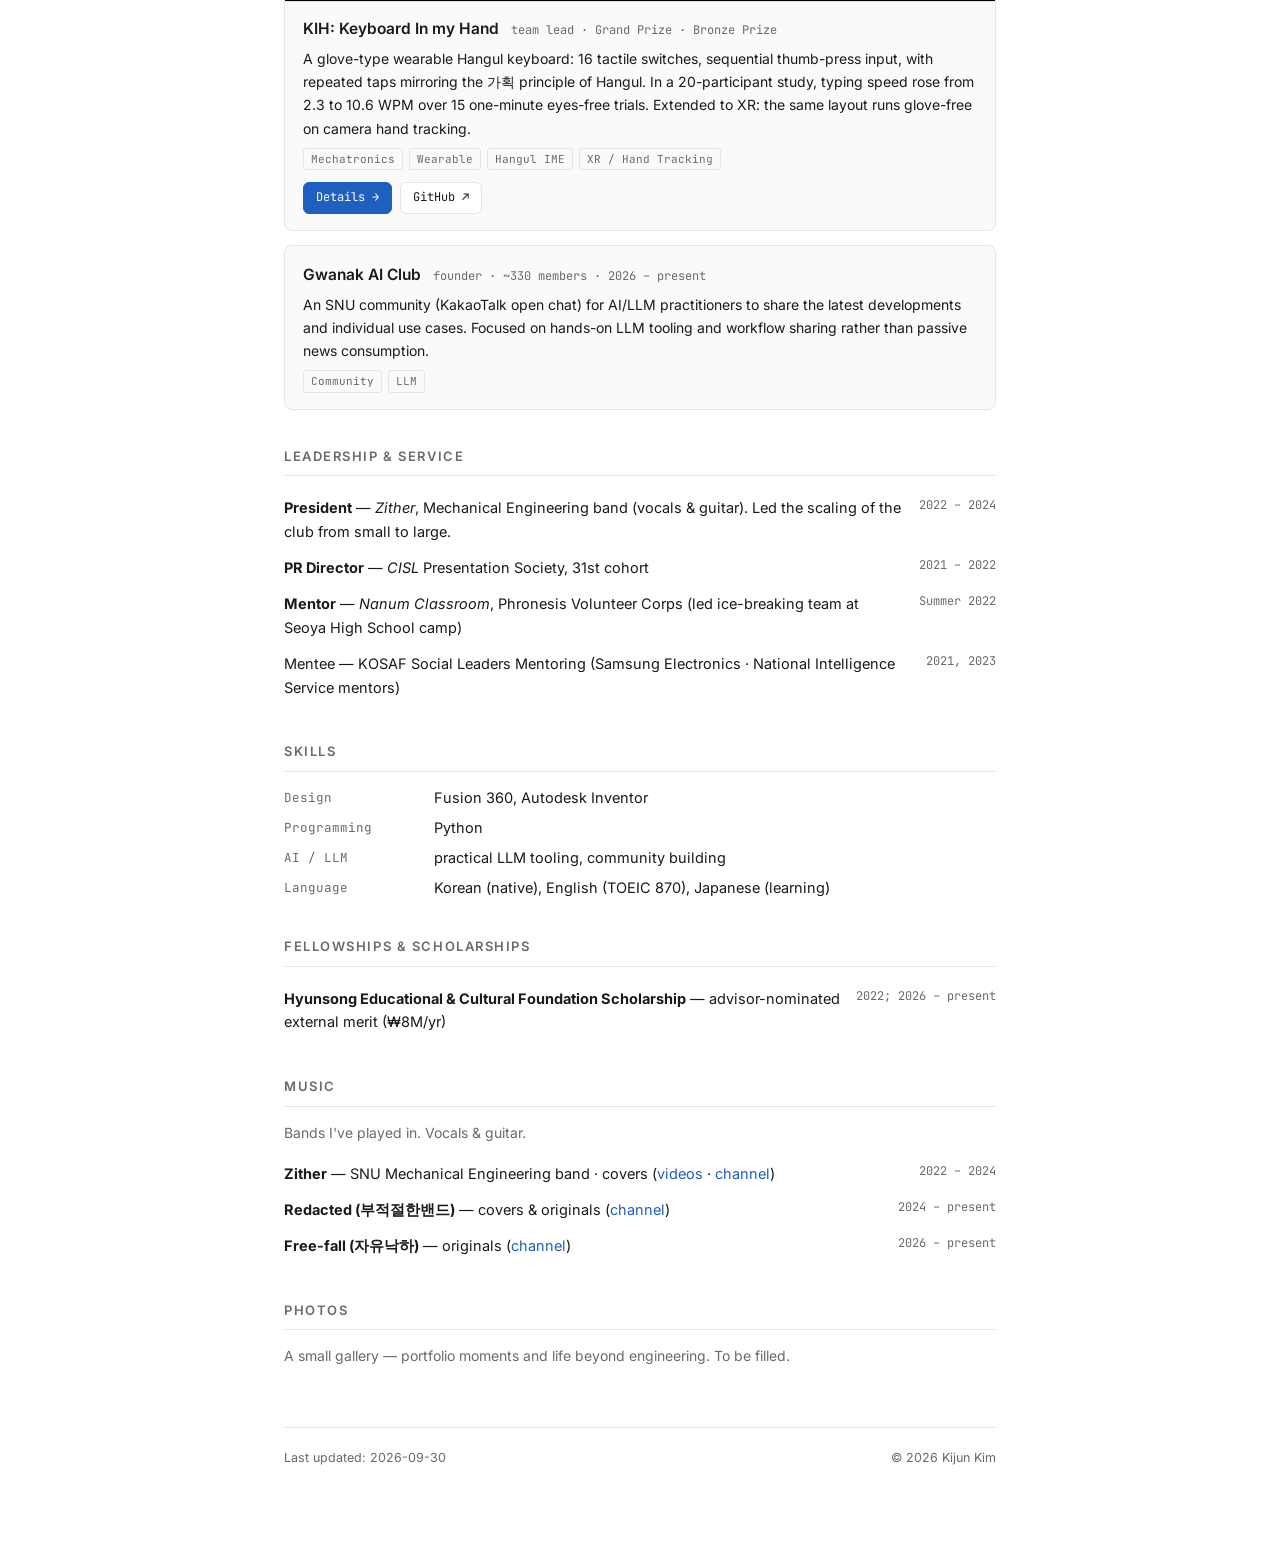
==== commit 635f2578: "Merge computing TA terms into one entry; use standard TA / peer tutor titles" ====
--- a/index.html
+++ b/index.html
@@ -63,24 +63,18 @@
       </div>
 
       <div class="entry">
-        <div class="title">Undergraduate Tutor — <em>Introduction to Computing</em>, SNU</div>
-        <div class="meta">Sep 2026 – Present</div>
-        <div class="body">Second term as a course tutor for the computing fundamentals course.</div>
-      </div>
-
-      <div class="entry">
         <div class="title">Peer Tutor — <em>Statistics</em>, SNU</div>
         <div class="meta">Sep 2026 – Present</div>
         <div class="body">
-          Run a weekly 2-hour peer-tutoring session: concept review, problem solving and Q&amp;A,
-          with the material prepared independently each week.
+          Lead a weekly 2-hour tutoring session: concept review, problem solving and Q&amp;A,
+          with materials I prepare each week.
         </div>
       </div>
 
       <div class="entry">
-        <div class="title">Undergraduate Tutor — <em>Introduction to Computing</em>, SNU</div>
-        <div class="meta">Mar 2026 – Jun 2026</div>
-        <div class="body">Tutored undergraduate students in a computing fundamentals course.</div>
+        <div class="title">Undergraduate Teaching Assistant — <em>Introduction to Computing</em>, SNU</div>
+        <div class="meta">Mar – Jun 2026; Sep 2026 – Present</div>
+        <div class="body">Supported students in the computing fundamentals course over two semesters.</div>
       </div>
 
       <div class="entry">
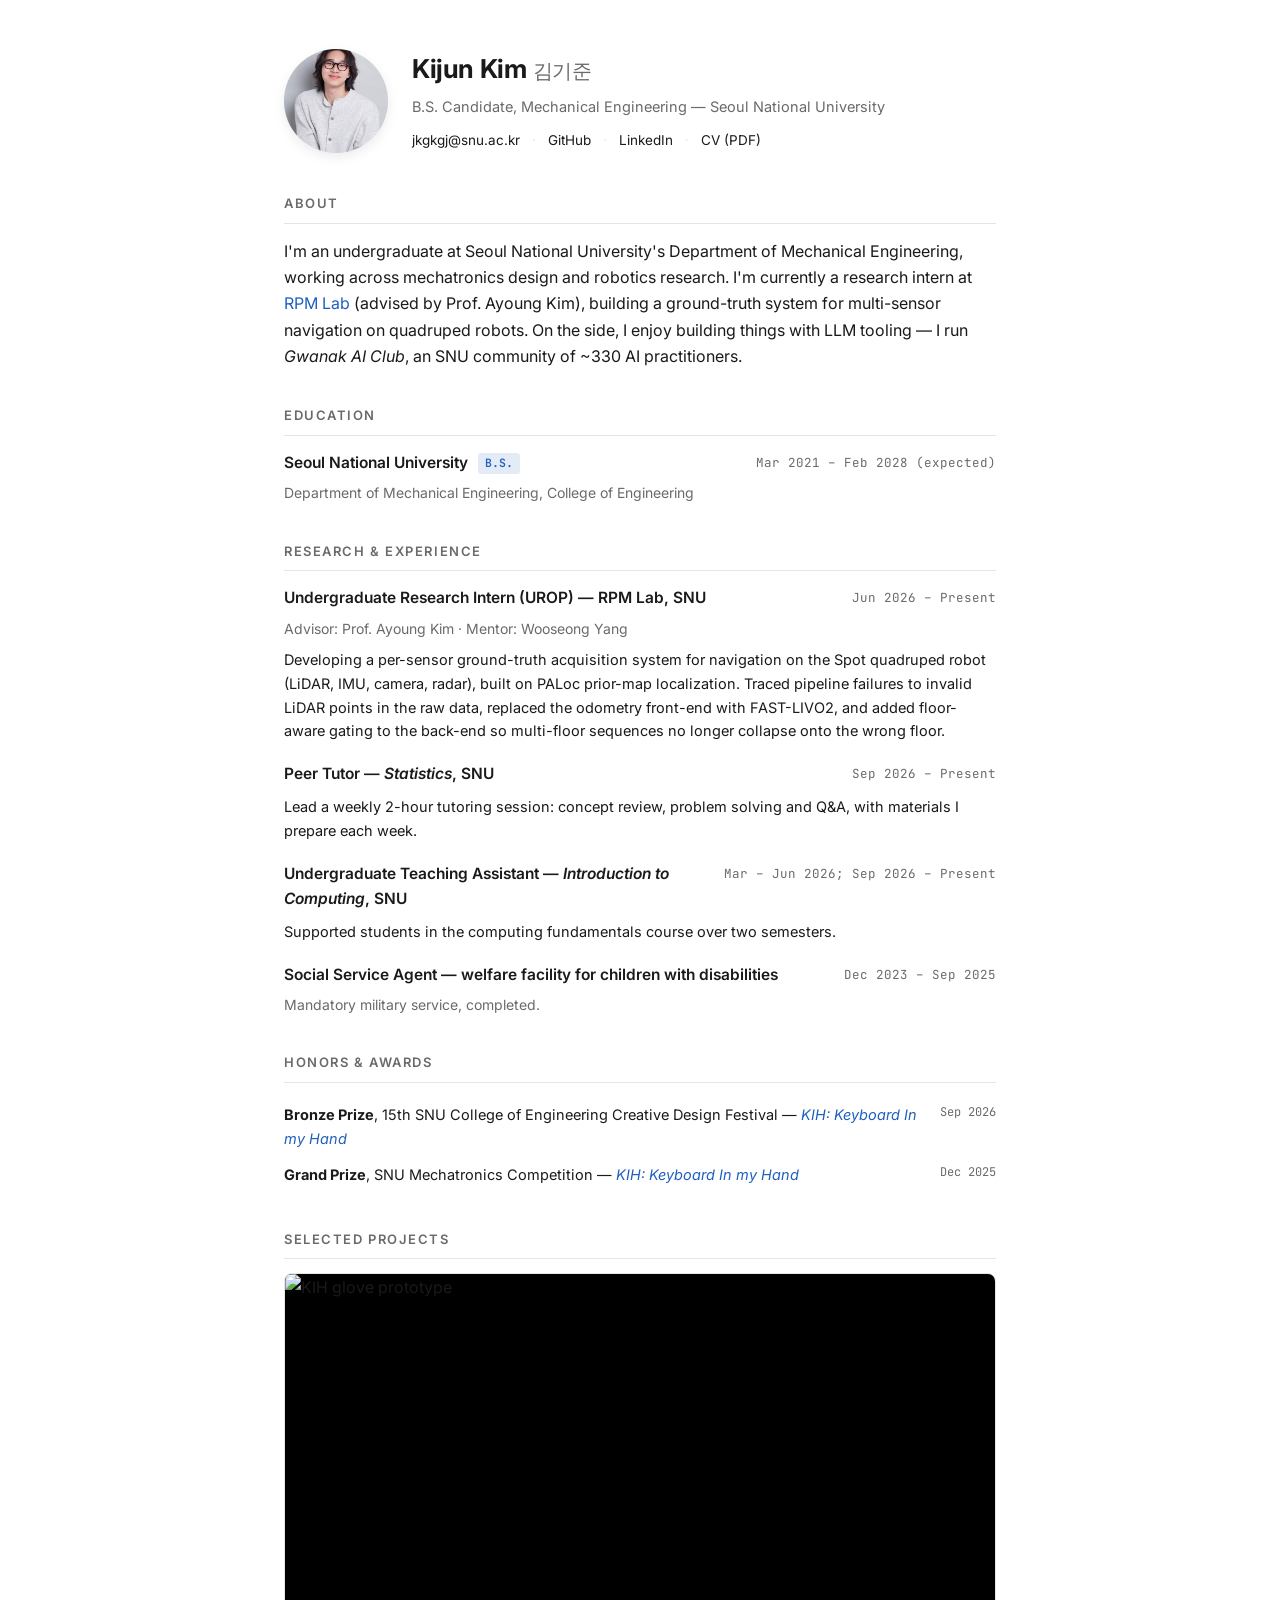
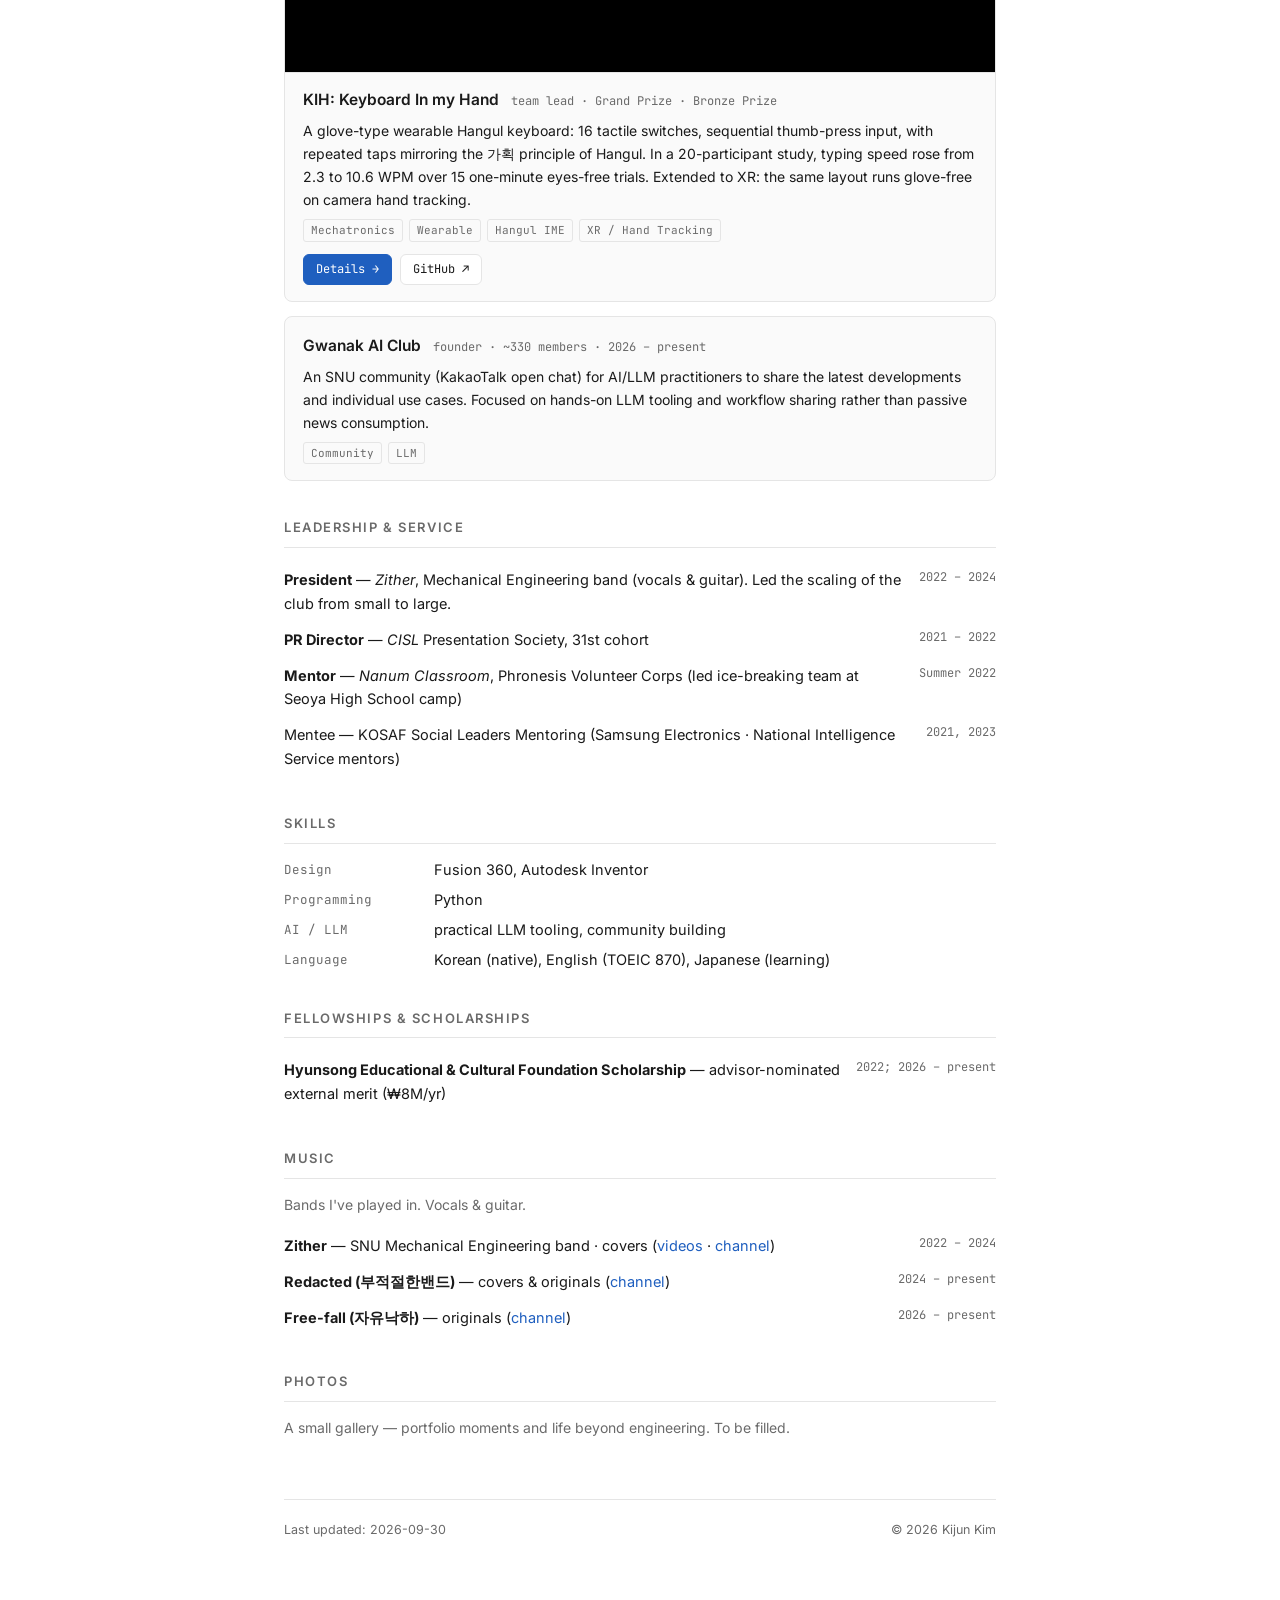
==== commit 0b826f5b: "Detail the UROP project: topic, mentor, results" ====
--- a/index.html
+++ b/index.html
@@ -35,8 +35,8 @@
       <p>
         I'm an undergraduate at Seoul National University's Department of Mechanical Engineering,
         working across mechatronics design and robotics research. I'm currently a research intern at
-        <a href="#experience">RPM Lab</a> (advised by Prof. Ayoung Kim), studying multi-sensor SLAM on
-        quadruped robots. On the side, I enjoy building things with LLM tooling — I run
+        <a href="#experience">RPM Lab</a> (advised by Prof. Ayoung Kim), building a ground-truth system
+        for multi-sensor navigation on quadruped robots. On the side, I enjoy building things with LLM tooling — I run
         <em>Gwanak AI Club</em>, an SNU community of ~330 AI practitioners.
       </p>
     </section>
@@ -54,11 +54,15 @@
       <h2>Research &amp; Experience</h2>
 
       <div class="entry">
-        <div class="title">Undergraduate Research Intern — RPM Lab, SNU</div>
+        <div class="title">Undergraduate Research Intern (UROP) — RPM Lab, SNU</div>
         <div class="meta">Jun 2026 – Present</div>
-        <div class="sub">Advisor: Prof. Ayoung Kim</div>
+        <div class="sub">Advisor: Prof. Ayoung Kim · Mentor: Wooseong Yang</div>
         <div class="body">
-          Working on multi-sensor SLAM for the Spot quadruped robot, building on PALoc.
+          Developing a per-sensor ground-truth acquisition system for navigation on the Spot quadruped
+          robot (LiDAR, IMU, camera, radar), built on PALoc prior-map localization. Traced pipeline
+          failures to invalid LiDAR points in the raw data, replaced the odometry front-end with
+          FAST-LIVO2, and added floor-aware gating to the back-end so multi-floor sequences no longer
+          collapse onto the wrong floor.
         </div>
       </div>
 
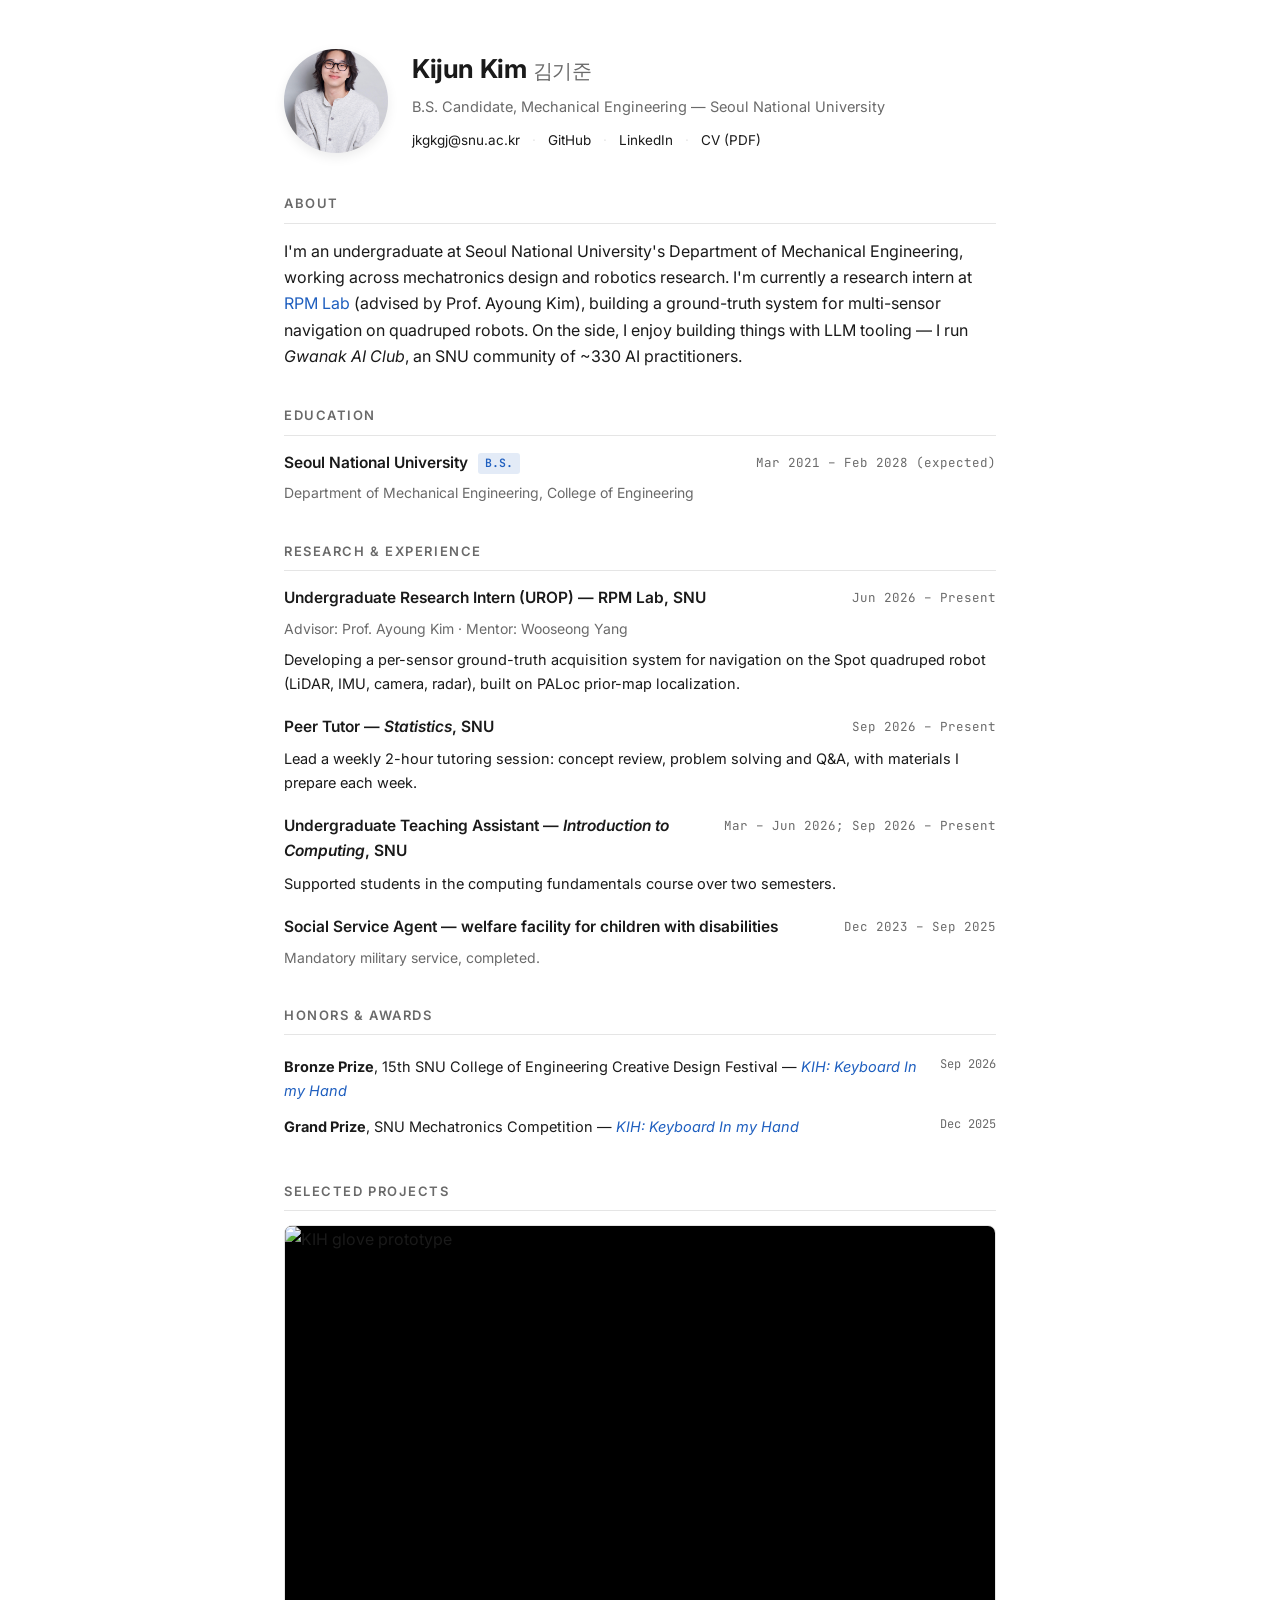
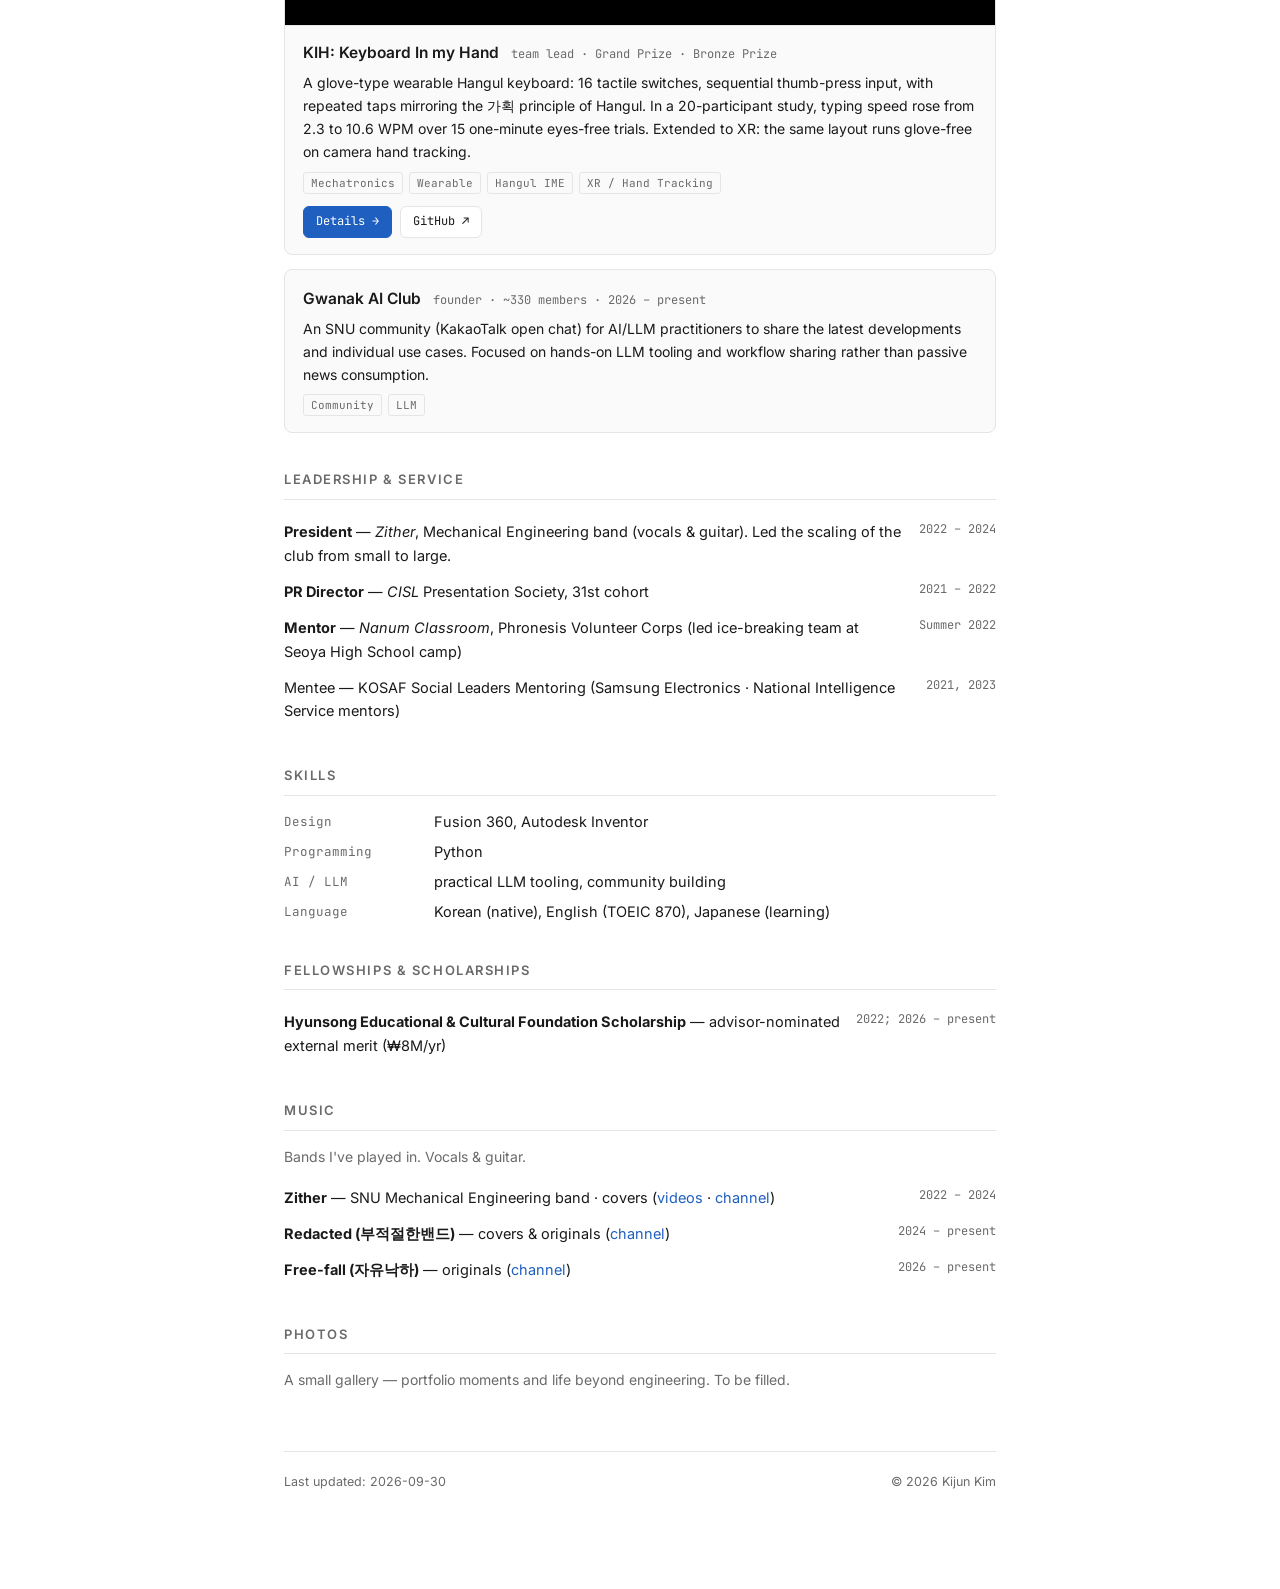
==== commit 599c9a75: "Shorten UROP description to one sentence" ====
--- a/index.html
+++ b/index.html
@@ -59,10 +59,7 @@
         <div class="sub">Advisor: Prof. Ayoung Kim · Mentor: Wooseong Yang</div>
         <div class="body">
           Developing a per-sensor ground-truth acquisition system for navigation on the Spot quadruped
-          robot (LiDAR, IMU, camera, radar), built on PALoc prior-map localization. Traced pipeline
-          failures to invalid LiDAR points in the raw data, replaced the odometry front-end with
-          FAST-LIVO2, and added floor-aware gating to the back-end so multi-floor sequences no longer
-          collapse onto the wrong floor.
+          robot (LiDAR, IMU, camera, radar), built on PALoc prior-map localization.
         </div>
       </div>
 
